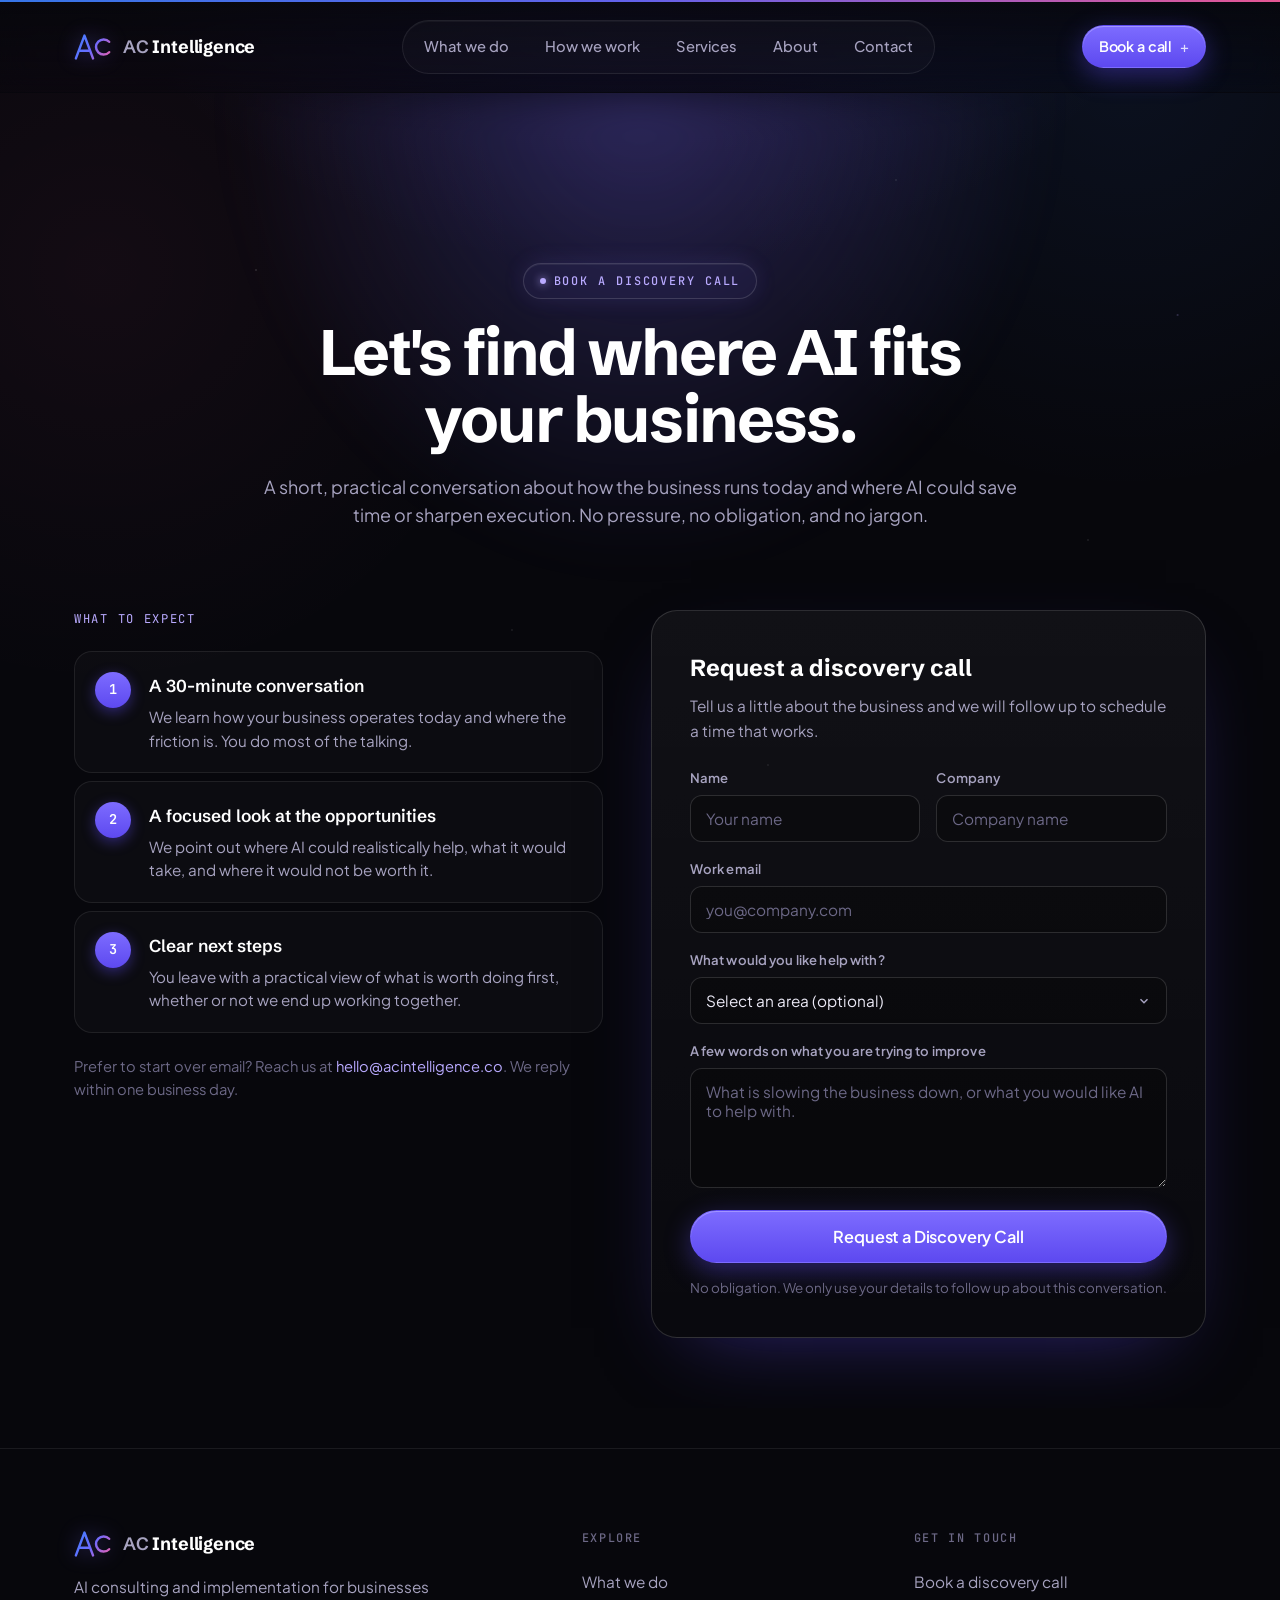
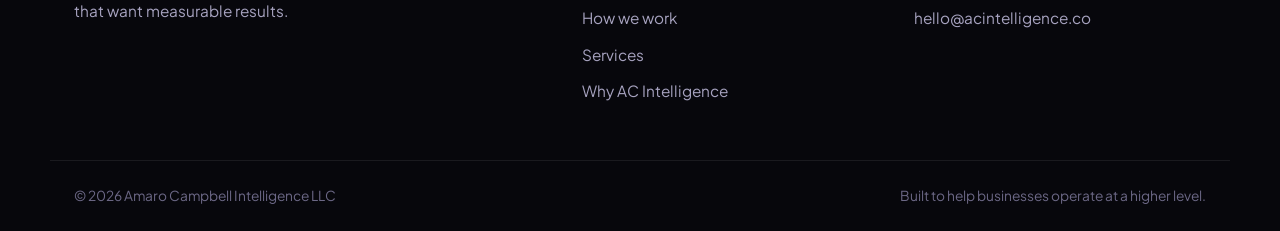
==== contact.html @ 758a6cf0 "Initialize 720tech from the Light design build Carry over the current static site (Light edition): l" ====
<!DOCTYPE html>
<html lang="en">
<head>
  <meta charset="UTF-8" />
  <meta name="viewport" content="width=device-width, initial-scale=1.0" />
  <title>Contact — AC Intelligence</title>
  <meta name="description" content="Book a discovery call with AC Intelligence. A short, practical conversation about where AI can save time and improve how your business runs." />
  <link rel="icon" href="assets/logomark.svg" type="image/svg+xml" />
  <link rel="preconnect" href="https://fonts.googleapis.com" />
  <link rel="preconnect" href="https://fonts.gstatic.com" crossorigin />
  <link rel="stylesheet" href="style.css" />
</head>
<body>
  <a class="skip-link" href="#contact-form">Skip to form</a>

  <!-- spectrum top bar -->
  <div class="spectrum-bar" aria-hidden="true"></div>

  <!-- ======================= NAV ======================= -->
  <header class="nav" id="nav">
    <div class="nav__inner">
      <a class="brand" href="index.html" aria-label="AC Intelligence home">
        <span class="brand__mark" aria-hidden="true">
          <svg width="40" height="28" viewBox="0 0 40 28" fill="none" xmlns="http://www.w3.org/2000/svg">
            <defs>
              <linearGradient id="navGrad" x1="0" y1="0" x2="40" y2="28" gradientUnits="userSpaceOnUse">
                <stop stop-color="#3b82ff"/><stop offset="0.5" stop-color="#6d6bff"/><stop offset="1" stop-color="#ff5fa2"/>
              </linearGradient>
            </defs>
            <path d="M2 26 L11 2 L20 26" stroke="url(#navGrad)" stroke-width="2.6" stroke-linecap="round" stroke-linejoin="round"/>
            <path d="M6.4 18 H15.6" stroke="url(#navGrad)" stroke-width="2.6" stroke-linecap="round"/>
            <path d="M37 8.5 A 8 8 0 1 0 37 19.5" stroke="url(#navGrad)" stroke-width="2.6" stroke-linecap="round" fill="none"/>
          </svg>
        </span>
        <span class="brand__word">Intelligence</span>
      </a>

      <nav class="nav__links" aria-label="Primary">
        <a href="index.html#what">What we do</a>
        <a href="index.html#work">How we work</a>
        <a href="index.html#services">Services</a>
        <a href="about.html">About</a>
        <a href="contact.html">Contact</a>
      </nav>

      <div class="nav__actions">
        <a class="btn btn--primary btn--sm" href="#contact-form">Book a call <span class="btn__plus" aria-hidden="true">+</span></a>
        <button class="nav__toggle" id="navToggle" aria-label="Open menu" aria-expanded="false" aria-controls="mobileMenu">
          <span></span><span></span><span></span>
        </button>
      </div>
    </div>

    <div class="mobile-menu" id="mobileMenu" hidden>
      <a href="index.html#what">What we do</a>
      <a href="index.html#work">How we work</a>
      <a href="index.html#services">Services</a>
      <a href="about.html">About</a>
      <a href="contact.html">Contact</a>
      <a class="btn btn--primary" href="#contact-form">Book a Discovery Call</a>
    </div>
  </header>

  <main id="main">
    <section class="contact">
      <div class="contact__glow" aria-hidden="true"></div>
      <div class="container contact__inner">

        <header class="contact__head">
          <p class="eyebrow eyebrow--spectrum reveal">Book a discovery call</p>
          <h1 class="contact__title reveal" data-delay="1">Let's find where AI fits your business.</h1>
          <p class="contact__lead reveal" data-delay="2">A short, practical conversation about how the business runs today and where AI could save time or sharpen execution. No pressure, no obligation, and no jargon.</p>
        </header>

        <div class="contact__grid">

          <!-- What to expect -->
          <div class="reveal">
            <p class="expect__label">What to expect</p>
            <ul class="expect__list">
              <li class="expect__item">
                <span class="expect__n" aria-hidden="true">1</span>
                <div>
                  <h3 class="expect__t">A 30-minute conversation</h3>
                  <p class="expect__d">We learn how your business operates today and where the friction is. You do most of the talking.</p>
                </div>
              </li>
              <li class="expect__item">
                <span class="expect__n" aria-hidden="true">2</span>
                <div>
                  <h3 class="expect__t">A focused look at the opportunities</h3>
                  <p class="expect__d">We point out where AI could realistically help, what it would take, and where it would not be worth it.</p>
                </div>
              </li>
              <li class="expect__item">
                <span class="expect__n" aria-hidden="true">3</span>
                <div>
                  <h3 class="expect__t">Clear next steps</h3>
                  <p class="expect__d">You leave with a practical view of what is worth doing first, whether or not we end up working together.</p>
                </div>
              </li>
            </ul>
            <p class="expect__direct">Prefer to start over email? Reach us at <a href="mailto:hello@acintelligence.co">hello@acintelligence.co</a>. We reply within one business day.</p>
          </div>

          <!-- Form -->
          <div class="form-card reveal" data-delay="1" id="contact-form">
            <h2 class="form-card__title">Request a discovery call</h2>
            <p class="form-card__sub">Tell us a little about the business and we will follow up to schedule a time that works.</p>
            <form action="mailto:hello@acintelligence.co" method="post" enctype="text/plain">
              <div class="field--row">
                <div class="field">
                  <label for="name">Name</label>
                  <input type="text" id="name" name="name" autocomplete="name" placeholder="Your name" required />
                </div>
                <div class="field">
                  <label for="company">Company</label>
                  <input type="text" id="company" name="company" autocomplete="organization" placeholder="Company name" />
                </div>
              </div>
              <div class="field">
                <label for="email">Work email</label>
                <input type="email" id="email" name="email" autocomplete="email" placeholder="you@company.com" required />
              </div>
              <div class="field">
                <label for="area">What would you like help with?</label>
                <select id="area" name="area">
                  <option value="">Select an area (optional)</option>
                  <option>AI strategy &amp; advisory</option>
                  <option>Automation systems</option>
                  <option>AI-powered website</option>
                  <option>Voice &amp; conversational AI</option>
                  <option>AI marketing systems</option>
                  <option>Custom implementation</option>
                  <option>Not sure yet</option>
                </select>
              </div>
              <div class="field">
                <label for="message">A few words on what you are trying to improve</label>
                <textarea id="message" name="message" placeholder="What is slowing the business down, or what you would like AI to help with."></textarea>
              </div>
              <div class="form-actions">
                <button type="submit" class="btn btn--primary btn--lg">Request a Discovery Call</button>
                <p class="form-note">No obligation. We only use your details to follow up about this conversation.</p>
              </div>
            </form>
          </div>

        </div>
      </div>
    </section>
  </main>

  <!-- ======================= FOOTER ======================= -->
  <footer class="footer">
    <div class="container">
      <div class="footer__inner">
        <div class="footer__brand">
          <a class="brand" href="index.html" aria-label="AC Intelligence home">
            <span class="brand__mark" aria-hidden="true">
              <svg width="40" height="28" viewBox="0 0 40 28" fill="none" xmlns="http://www.w3.org/2000/svg">
                <defs><linearGradient id="footGrad" x1="0" y1="0" x2="40" y2="28" gradientUnits="userSpaceOnUse"><stop stop-color="#3b82ff"/><stop offset="0.5" stop-color="#6d6bff"/><stop offset="1" stop-color="#ff5fa2"/></linearGradient></defs>
                <path d="M2 26 L11 2 L20 26" stroke="url(#footGrad)" stroke-width="2.6" stroke-linecap="round" stroke-linejoin="round"/>
                <path d="M6.4 18 H15.6" stroke="url(#footGrad)" stroke-width="2.6" stroke-linecap="round"/>
                <path d="M37 8.5 A 8 8 0 1 0 37 19.5" stroke="url(#footGrad)" stroke-width="2.6" stroke-linecap="round" fill="none"/>
              </svg>
            </span>
            <span class="brand__word">Intelligence</span>
          </a>
          <p class="footer__tagline">AI consulting and implementation for businesses that want measurable results.</p>
        </div>

        <div class="footer__col">
          <h4>Explore</h4>
          <a href="index.html#what">What we do</a>
          <a href="index.html#work">How we work</a>
          <a href="index.html#services">Services</a>
          <a href="index.html#why">Why AC Intelligence</a>
        </div>

        <div class="footer__col">
          <h4>Get in touch</h4>
          <a href="#contact-form">Book a discovery call</a>
          <a href="mailto:hello@acintelligence.co">hello@acintelligence.co</a>
        </div>
      </div>
    </div>
    <div class="footer__bar">
      <p>© 2026 Amaro Campbell Intelligence LLC</p>
      <p>Built to help businesses operate at a higher level.</p>
    </div>
  </footer>

  <script src="script.js"></script>
</body>
</html>
---- style.css ----
/* ============================================================
   AC Intelligence — "Cosmic Premium" design system
   Deep cosmic canvas · violet glow · clean grotesque type
   ============================================================ */

@import url('https://fonts.googleapis.com/css2?family=Schibsted+Grotesk:wght@500;600;700;800;900&family=Plus+Jakarta+Sans:wght@400;500;600;700&family=JetBrains+Mono:wght@400;500&display=swap');

/* ---------- tokens ---------- */
:root{
  --bg:        #07070c;
  --bg-2:      #0a0a13;
  --panel:     rgba(255,255,255,0.024);
  --panel-2:   rgba(255,255,255,0.045);
  --border:    rgba(255,255,255,0.08);
  --border-2:  rgba(255,255,255,0.14);

  --text:      #ECEAF6;
  --text-2:    #a7a3c0;
  --text-3:    #6c6886;

  --violet:    #8b7cff;
  --violet-2:  #6d5cff;
  --violet-3:  #b9aaff;
  --blue:      #3b82ff;
  --pink:      #ff5fa2;

  --glow:      rgba(124,108,255,0.45);
  --glow-soft: rgba(124,108,255,0.16);

  --spectrum:  linear-gradient(90deg,#3b82ff 0%,#6d6bff 50%,#ff5fa2 100%);

  --font-display:'Schibsted Grotesk','Plus Jakarta Sans',system-ui,sans-serif;
  --font-body:'Plus Jakarta Sans',system-ui,-apple-system,sans-serif;
  --font-mono:'JetBrains Mono',ui-monospace,monospace;

  --maxw: 1180px;
  --gutter: 24px;
  --radius: 18px;
  --radius-lg: 26px;

  --ease: cubic-bezier(.22,.61,.36,1);
}

/* ---------- reset ---------- */
*{box-sizing:border-box;margin:0;padding:0}
html{scroll-behavior:smooth;-webkit-text-size-adjust:100%}
body{
  font-family:var(--font-body);
  background:var(--bg);
  color:var(--text);
  line-height:1.6;
  font-size:16px;
  -webkit-font-smoothing:antialiased;
  text-rendering:optimizeLegibility;
  overflow-x:hidden;
}
img{max-width:100%;display:block}
a{color:inherit;text-decoration:none}
button{font-family:inherit;cursor:pointer}
::selection{background:rgba(124,108,255,.35);color:#fff}

/* cosmic atmosphere on the whole page */
body::before{
  content:"";position:fixed;inset:0;z-index:-2;
  background:
    radial-gradient(900px 600px at 50% -10%, rgba(109,92,255,.16), transparent 60%),
    radial-gradient(700px 700px at 88% 8%, rgba(59,130,255,.08), transparent 60%),
    radial-gradient(700px 700px at 8% 30%, rgba(255,95,162,.05), transparent 60%),
    var(--bg);
}
/* faint starfield */
body::after{
  content:"";position:fixed;inset:0;z-index:-1;pointer-events:none;opacity:.5;
  background-image:
    radial-gradient(1px 1px at 20% 30%, rgba(255,255,255,.7), transparent),
    radial-gradient(1px 1px at 70% 20%, rgba(255,255,255,.5), transparent),
    radial-gradient(1px 1px at 40% 70%, rgba(255,255,255,.45), transparent),
    radial-gradient(1px 1px at 85% 60%, rgba(255,255,255,.5), transparent),
    radial-gradient(1px 1px at 60% 85%, rgba(255,255,255,.4), transparent),
    radial-gradient(1px 1px at 12% 80%, rgba(255,255,255,.4), transparent),
    radial-gradient(1.5px 1.5px at 92% 35%, rgba(185,170,255,.6), transparent);
  background-repeat:no-repeat;
}

.container{max-width:var(--maxw);margin:0 auto;padding:0 var(--gutter)}

.skip-link{position:absolute;left:-999px;top:0;background:var(--violet-2);color:#fff;
  padding:10px 16px;border-radius:8px;z-index:200}
.skip-link:focus{left:12px;top:12px}

:focus-visible{outline:2px solid var(--violet-3);outline-offset:3px;border-radius:6px}

/* ---------- spectrum top hairline ---------- */
.spectrum-bar{height:2px;background:var(--spectrum);opacity:.9}

/* ============================================================
   NAV
   ============================================================ */
.nav{position:sticky;top:0;z-index:100;padding:18px 0;
  backdrop-filter:saturate(140%) blur(14px);
  background:linear-gradient(to bottom, rgba(7,7,12,.82), rgba(7,7,12,.35));
  border-bottom:1px solid transparent;transition:border-color .3s,background .3s}
.nav.is-scrolled{border-bottom-color:var(--border);background:rgba(7,7,12,.9)}
.nav__inner{max-width:var(--maxw);margin:0 auto;padding:0 var(--gutter);
  display:flex;align-items:center;justify-content:space-between;gap:18px}

.brand{display:inline-flex;align-items:center;gap:11px;font-family:var(--font-display);
  font-weight:700;font-size:1.12rem;letter-spacing:-.01em;color:#fff}
.brand__mark{display:inline-flex;align-items:center;justify-content:center;
  width:38px;height:30px;filter:drop-shadow(0 0 10px rgba(124,108,255,.45))}
.brand__word{position:relative;top:.5px}
.brand__word::before{content:"AC ";color:var(--text-2);font-weight:600}

.nav__links{display:flex;gap:6px;align-items:center;
  padding:6px;border:1px solid var(--border);border-radius:999px;
  background:var(--panel);box-shadow:inset 0 1px 0 rgba(255,255,255,.04)}
.nav__links a{font-size:.92rem;font-weight:500;color:var(--text-2);
  padding:8px 15px;border-radius:999px;transition:color .2s,background .2s}
.nav__links a:hover{color:#fff;background:rgba(255,255,255,.05)}

.nav__actions{display:flex;align-items:center;gap:12px}

/* ---------- buttons ---------- */
.btn{display:inline-flex;align-items:center;justify-content:center;gap:8px;
  font-family:var(--font-body);font-weight:600;font-size:.95rem;letter-spacing:-.01em;
  border-radius:999px;padding:11px 20px;border:1px solid transparent;
  transition:transform .2s var(--ease),box-shadow .25s,background .25s,border-color .25s;
  white-space:nowrap;cursor:pointer}
.btn--sm{padding:9px 16px;font-size:.9rem}
.btn--lg{padding:15px 28px;font-size:1.02rem}
.btn--primary{
  color:#fff;background:linear-gradient(180deg,#7d6cff,#5d49f0);
  box-shadow:0 8px 26px rgba(93,73,240,.4), inset 0 1px 0 rgba(255,255,255,.28);}
.btn--primary:hover{transform:translateY(-2px);
  box-shadow:0 14px 38px rgba(93,73,240,.55), inset 0 1px 0 rgba(255,255,255,.3)}
.btn--ghost{color:var(--text);background:var(--panel);border-color:var(--border-2)}
.btn--ghost:hover{background:var(--panel-2);border-color:var(--violet);transform:translateY(-2px)}
.btn__plus{font-weight:500;opacity:.8}

/* ---------- mobile menu ---------- */
.nav__toggle{display:none;flex-direction:column;gap:5px;width:42px;height:42px;
  align-items:center;justify-content:center;background:var(--panel);
  border:1px solid var(--border);border-radius:12px}
.nav__toggle span{width:18px;height:2px;background:var(--text);border-radius:2px;transition:.25s}
.nav__toggle[aria-expanded="true"] span:nth-child(1){transform:translateY(7px) rotate(45deg)}
.nav__toggle[aria-expanded="true"] span:nth-child(2){opacity:0}
.nav__toggle[aria-expanded="true"] span:nth-child(3){transform:translateY(-7px) rotate(-45deg)}
.mobile-menu{display:flex;flex-direction:column;gap:4px;padding:16px var(--gutter) 22px;
  border-top:1px solid var(--border);background:rgba(8,8,15,.97)}
.mobile-menu[hidden]{display:none}
.mobile-menu a{padding:13px 6px;color:var(--text-2);font-weight:500;border-radius:10px}
.mobile-menu a:hover{color:#fff;background:var(--panel)}
.mobile-menu .btn{margin-top:10px;justify-content:center}

/* ============================================================
   SHARED — eyebrow pills, section heads
   ============================================================ */
.eyebrow{font-family:var(--font-mono);font-size:.74rem;font-weight:500;
  letter-spacing:.16em;text-transform:uppercase;color:var(--text-2)}
.eyebrow--chip,.eyebrow--spectrum{
  display:inline-flex;align-items:center;gap:8px;
  padding:8px 16px;border-radius:999px;border:1px solid var(--border-2);
  background:rgba(124,108,255,.07);color:var(--violet-3);
  box-shadow:0 0 22px rgba(124,108,255,.14), inset 0 1px 0 rgba(255,255,255,.06)}
.eyebrow--chip::before,.eyebrow--spectrum::before{
  content:"";width:6px;height:6px;border-radius:50%;
  background:var(--violet-3);box-shadow:0 0 8px var(--violet-3)}
.eyebrow--spectrum a{color:inherit}

.section{padding:clamp(72px,11vw,140px) 0}
.section__head{max-width:680px;margin:0 auto clamp(40px,6vw,68px);text-align:center}
.section__head--wide{max-width:760px}
.section__head .eyebrow{margin-bottom:20px}
.section__title{font-family:var(--font-display);font-weight:700;
  font-size:clamp(1.9rem,4vw,3rem);line-height:1.07;letter-spacing:-.025em;color:#fff}
.section__body{margin-top:18px;color:var(--text-2);font-size:1.08rem;line-height:1.65}

/* gradient text helper */
.grad{background:var(--spectrum);-webkit-background-clip:text;background-clip:text;
  -webkit-text-fill-color:transparent;color:transparent}

/* ============================================================
   HERO
   ============================================================ */
.hero{position:relative;padding:clamp(90px,15vw,170px) 0 clamp(80px,10vw,120px);
  text-align:center;overflow:hidden}
.hero__glow{position:absolute;left:50%;top:clamp(40px,8vw,90px);transform:translateX(-50%);
  width:min(1100px,120vw);height:560px;pointer-events:none;z-index:0}
/* aurora arc */
.hero__glow::before{content:"";position:absolute;left:50%;top:0;transform:translateX(-50%);
  width:760px;height:760px;border-radius:50%;
  background:radial-gradient(circle at 50% 50%, rgba(124,108,255,.55), rgba(109,92,255,.2) 38%, transparent 62%);
  filter:blur(18px);
  -webkit-mask:radial-gradient(circle at 50% 50%, transparent 47%, #000 48%, #000 56%, transparent 57%);
          mask:radial-gradient(circle at 50% 50%, transparent 47%, #000 48%, #000 56%, transparent 57%);
  opacity:.9}
.hero__glow::after{content:"";position:absolute;left:50%;top:120px;transform:translateX(-50%);
  width:520px;height:280px;border-radius:50%;
  background:radial-gradient(ellipse at 50% 50%, rgba(180,150,255,.42), rgba(124,108,255,.12) 55%, transparent 72%);
  filter:blur(40px)}
.hero__inner{position:relative;z-index:2;max-width:880px;margin:0 auto;
  display:flex;flex-direction:column;align-items:center;gap:24px}
.hero__title{font-family:var(--font-display);font-weight:700;
  font-size:clamp(2.6rem,6.4vw,5rem);line-height:1.02;letter-spacing:-.035em;color:#fff;
  max-width:14ch}
.hero__title em{font-style:normal;background:var(--spectrum);-webkit-background-clip:text;
  background-clip:text;-webkit-text-fill-color:transparent}
.hero__body{color:var(--text-2);font-size:clamp(1.05rem,1.7vw,1.25rem);max-width:54ch;line-height:1.6}
.hero__cta{display:flex;gap:14px;flex-wrap:wrap;justify-content:center;margin-top:6px}

/* hero product preview — Reflect-style app mockup (decorative) */
.hero__app{position:relative;z-index:2;max-width:1020px;margin:clamp(50px,7vw,90px) auto 0;
  border:1px solid var(--border-2);border-radius:var(--radius-lg);overflow:hidden;
  background:linear-gradient(180deg, rgba(20,18,32,.92), rgba(11,10,20,.92));
  box-shadow:0 60px 140px -50px rgba(93,73,240,.65), 0 10px 40px rgba(0,0,0,.5), inset 0 1px 0 rgba(255,255,255,.08)}
.hero__app-bar{display:flex;align-items:center;gap:8px;padding:13px 16px;border-bottom:1px solid var(--border);background:rgba(255,255,255,.02)}
.hero__app-bar i{width:11px;height:11px;border-radius:50%;background:rgba(255,255,255,.14)}
.hero__app-url{margin-left:14px;flex:1;max-width:340px;height:24px;border-radius:7px;
  display:flex;align-items:center;padding:0 12px;gap:8px;
  background:rgba(0,0,0,.3);border:1px solid var(--border);
  font-family:var(--font-mono);font-size:.7rem;color:var(--text-3)}
.hero__app-body{display:grid;grid-template-columns:210px 1fr 196px;text-align:left;min-height:330px}
.hero__app-col{padding:20px;border-right:1px solid var(--border);min-width:0}
.hero__app-col:last-child{border-right:none}
.hero__app-search{display:flex;align-items:center;gap:9px;padding:9px 12px;border-radius:10px;
  border:1px solid var(--border);background:rgba(0,0,0,.25);color:var(--text-3);font-size:.82rem;margin-bottom:18px}
.hero__app-search svg{width:14px;height:14px;flex:none}
.hero__app-search kbd{margin-left:auto;font-family:var(--font-mono);font-size:.64rem;color:var(--text-3);
  border:1px solid var(--border);border-radius:5px;padding:1px 5px}
.hero__app-h{font-family:var(--font-mono);font-size:.66rem;letter-spacing:.13em;text-transform:uppercase;
  color:var(--text-3);margin:0 0 12px}
.appnav{display:flex;align-items:center;gap:10px;padding:8px 10px;border-radius:9px;color:var(--text-2);
  font-size:.86rem;font-weight:500;margin-bottom:3px}
.appnav svg{width:15px;height:15px;color:var(--faint,#7d8699);opacity:.8}
.appnav.is-active{background:rgba(124,108,255,.14);color:#fff}
.appnav.is-active svg{color:var(--violet-3);opacity:1}
.appnav .dot{width:8px;height:8px;border-radius:50%;flex:none}
.app-date{font-family:var(--font-display);font-weight:600;font-size:1.02rem;color:#fff;margin-bottom:14px}
.approw{display:flex;gap:11px;align-items:flex-start;padding:11px 12px;border-radius:10px;
  border:1px solid var(--border);background:rgba(255,255,255,.018);margin-bottom:9px}
.approw__tick{width:16px;height:16px;border-radius:5px;border:1px solid var(--border-2);flex:none;margin-top:2px;
  background:linear-gradient(135deg,rgba(124,108,255,.4),rgba(59,130,255,.2))}
.approw b{display:block;font-size:.84rem;color:#fff;font-weight:600;margin-bottom:2px}
.approw span{font-size:.76rem;color:var(--text-3)}
.approw .tag{margin-left:auto;font-family:var(--font-mono);font-size:.62rem;color:var(--violet-3);
  border:1px solid var(--border-2);border-radius:999px;padding:2px 8px;background:rgba(124,108,255,.08);white-space:nowrap}
.appfeed{display:flex;flex-direction:column;gap:14px}
.appfeed__item{display:flex;gap:10px;align-items:center}
.appfeed__ring{width:30px;height:30px;border-radius:50%;flex:none;border:1px solid var(--border-2);
  background:radial-gradient(circle at 50% 40%, rgba(124,108,255,.45), transparent 70%)}
.appfeed__item b{font-size:.78rem;color:#fff;font-weight:600;display:block}
.appfeed__item span{font-size:.7rem;color:var(--text-3)}
@media (max-width:760px){
  .hero__app-body{grid-template-columns:1fr}
  .hero__app-col{border-right:none;border-bottom:1px solid var(--border)}
  .hero__app-col:nth-child(3){display:none}
}

/* ============================================================
   CAPABILITIES — static grid (no marquee), restrained / monochrome
   ============================================================ */
.caps{padding:clamp(56px,8vw,96px) 0}
.caps__label{text-align:center;font-family:var(--font-mono);font-size:.76rem;
  letter-spacing:.14em;text-transform:uppercase;color:var(--text-3);margin-bottom:clamp(30px,4vw,46px)}
.caps__grid{display:grid;grid-template-columns:repeat(3,1fr);gap:1px;
  background:var(--border);border:1px solid var(--border);border-radius:var(--radius-lg);overflow:hidden}
.cap-card{padding:30px 28px;background:var(--bg-2);position:relative;
  transition:background .3s var(--ease);display:block}
.cap-card::after{content:"";position:absolute;left:0;right:0;top:0;height:1px;opacity:0;
  background:linear-gradient(90deg,transparent,var(--violet),transparent);transition:opacity .3s}
.cap-card:hover{background:rgba(124,108,255,.05)}
.cap-card:hover::after{opacity:1}
.cap-card__icon{display:inline-flex;width:40px;height:40px;align-items:center;justify-content:center;
  border-radius:11px;border:1px solid var(--border);color:var(--violet-3);
  background:rgba(124,108,255,.07);margin-bottom:18px;transition:border-color .3s}
.cap-card:hover .cap-card__icon{border-color:var(--border-2)}
.cap-card__icon svg{width:20px;height:20px}
.cap-card__title{display:flex;align-items:center;gap:8px;
  font-family:var(--font-display);font-weight:600;font-size:1.14rem;color:#fff;margin-bottom:9px}
.cap-card__arrow{margin-left:auto;color:var(--text-3);transition:transform .25s,color .25s;font-size:1.05rem}
.cap-card:hover .cap-card__arrow{transform:translateX(4px);color:var(--violet-3)}
.cap-card__text{color:var(--text-2);font-size:.93rem;line-height:1.58}

/* ============================================================
   FEATURE CARDS (What we do)
   ============================================================ */
.cards{display:grid;grid-template-columns:repeat(3,1fr);gap:22px}
.fcard{padding:28px;border:1px solid var(--border);border-radius:var(--radius-lg);
  background:var(--panel);transition:transform .3s var(--ease),border-color .3s,background .3s;position:relative;overflow:hidden}
.fcard::after{content:"";position:absolute;inset:0;opacity:0;transition:opacity .3s;
  background:radial-gradient(400px 200px at 50% 0%, var(--glow-soft), transparent 70%)}
.fcard:hover{transform:translateY(-6px);border-color:var(--border-2);background:var(--panel-2)}
.fcard:hover::after{opacity:1}
.fcard__art{position:relative;height:150px;border-radius:14px;overflow:hidden;margin-bottom:22px;
  border:1px solid var(--border);
  background:
    radial-gradient(120px 120px at 30% 30%, rgba(124,108,255,.4), transparent 70%),
    radial-gradient(120px 120px at 75% 70%, rgba(59,130,255,.3), transparent 70%),
    linear-gradient(135deg,#13111f,#0c0b16)}
.fcard__num{position:absolute;top:14px;left:16px;font-family:var(--font-mono);
  font-size:.8rem;color:var(--violet-3);letter-spacing:.1em;z-index:2}
.fcard__glyph{position:absolute;inset:0;display:flex;align-items:center;justify-content:center;color:#fff;opacity:.92}
.fcard__glyph svg{width:54px;height:54px;filter:drop-shadow(0 0 14px rgba(124,108,255,.6))}
.fcard__title{font-family:var(--font-display);font-weight:600;font-size:1.3rem;color:#fff;margin-bottom:10px;position:relative}
.fcard__text{color:var(--text-2);font-size:.98rem;line-height:1.6;position:relative}

/* ============================================================
   BAND (How we work)
   ============================================================ */
.band{position:relative;border:1px solid var(--border);border-radius:var(--radius-lg);
  padding:clamp(36px,6vw,68px);overflow:hidden;
  background:linear-gradient(180deg, rgba(124,108,255,.07), rgba(255,255,255,.01))}
.band::before{content:"";position:absolute;width:520px;height:520px;right:-160px;top:-180px;
  border-radius:50%;background:radial-gradient(circle,rgba(124,108,255,.3),transparent 65%);filter:blur(30px)}
.band__inner{position:relative;max-width:660px}
.band .eyebrow{margin-bottom:18px;display:inline-flex}
.band__title{font-family:var(--font-display);font-weight:700;font-size:clamp(1.7rem,3.4vw,2.6rem);
  line-height:1.1;letter-spacing:-.025em;color:#fff}
.band__sub{margin-top:18px;color:var(--text-2);font-size:1.06rem;line-height:1.65}
.band__bullets{list-style:none;display:flex;flex-wrap:wrap;gap:14px 26px;margin-top:26px}
.band__bullets li{display:flex;align-items:center;gap:10px;font-weight:500;color:var(--text)}
.band__bullets .mk{width:9px;height:9px;border-radius:50%;background:var(--spectrum);box-shadow:0 0 10px var(--glow)}
.band__avatars{display:flex;margin-top:30px}
.band__avatars .avatar{width:42px;height:42px;border-radius:50%;display:flex;align-items:center;justify-content:center;
  font-family:var(--font-mono);font-size:.62rem;color:#fff;font-weight:600;
  border:2px solid var(--bg);margin-left:-12px;box-shadow:0 2px 10px rgba(0,0,0,.5)}
.band__avatars .avatar:first-child{margin-left:0}

/* ============================================================
   SERVICES rows
   ============================================================ */
.services{display:flex;flex-direction:column;border-top:1px solid var(--border)}
.srow{display:grid;grid-template-columns:auto 1fr auto;gap:8px 28px;align-items:center;
  padding:30px 18px;border-bottom:1px solid var(--border);position:relative;
  transition:background .3s,padding-left .3s var(--ease)}
.srow::before{content:"";position:absolute;left:0;top:0;bottom:0;width:2px;background:var(--spectrum);
  transform:scaleY(0);transform-origin:top;transition:transform .35s var(--ease)}
.srow:hover{background:var(--panel);padding-left:30px}
.srow:hover::before{transform:scaleY(1)}
.srow__num{font-family:var(--font-mono);font-size:.85rem;color:var(--text-3);align-self:start;padding-top:5px}
.srow__title{font-family:var(--font-display);font-weight:600;font-size:clamp(1.2rem,2.2vw,1.55rem);color:#fff}
.srow__body{grid-column:2;color:var(--text-2);font-size:.98rem;line-height:1.55;margin-top:4px;max-width:60ch}
.srow__go{font-size:1.3rem;color:var(--text-3);transition:color .25s,transform .25s var(--ease)}
.srow:hover .srow__go{color:var(--violet-3);transform:translateX(6px)}

/* ============================================================
   OUTCOMES grid + WHY grid
   ============================================================ */
.outcomes-grid{display:grid;grid-template-columns:repeat(3,1fr);gap:20px}
/* exactly-4-card grids (service "what this covers") -> balanced 2x2 */
.outcomes-grid:has(> .ocard:nth-child(4):last-child){grid-template-columns:repeat(2,1fr);max-width:880px;margin:0 auto}
.ocard{padding:28px;border:1px solid var(--border);border-radius:var(--radius);background:var(--panel);
  transition:transform .3s var(--ease),border-color .3s,background .3s}
.ocard:hover{transform:translateY(-5px);border-color:var(--border-2);background:var(--panel-2)}
.ocard__mark{display:block;width:34px;height:34px;border-radius:10px;margin-bottom:18px;
  background:linear-gradient(135deg,rgba(124,108,255,.25),rgba(59,130,255,.12));
  border:1px solid var(--border-2);position:relative}
.ocard__mark::after{content:"";position:absolute;inset:0;margin:auto;width:11px;height:11px;border-radius:50%;
  background:var(--spectrum);box-shadow:0 0 12px var(--glow)}
.ocard__title{font-family:var(--font-display);font-weight:600;font-size:1.16rem;color:#fff;margin-bottom:9px;line-height:1.3}
.ocard__body{color:var(--text-2);font-size:.95rem;line-height:1.6}

.why-grid{display:grid;grid-template-columns:repeat(3,1fr);gap:26px}
.why-col{padding:28px;border-radius:var(--radius);border:1px solid transparent;
  border-top:1px solid var(--border-2);background:linear-gradient(180deg,var(--panel),transparent);transition:border-color .3s}
.why-col:hover{border-color:var(--border)}
.why-col__title{font-family:var(--font-display);font-weight:600;font-size:1.25rem;color:#fff;margin-bottom:10px}
.why-col__body{color:var(--text-2);font-size:.98rem;line-height:1.62}

/* ============================================================
   FINAL CTA
   ============================================================ */
.cta-final{position:relative;padding:clamp(80px,12vw,150px) 0;text-align:center;overflow:hidden}
.cta-final::before{content:"";position:absolute;left:50%;bottom:-340px;transform:translateX(-50%);
  width:680px;height:680px;border-radius:50%;
  background:radial-gradient(circle,rgba(124,108,255,.42),rgba(109,92,255,.12) 45%,transparent 68%);
  filter:blur(20px);pointer-events:none}
.cta-final .container{position:relative;z-index:2;max-width:760px}
.cta-final__title{font-family:var(--font-display);font-weight:700;font-size:clamp(2.1rem,5vw,3.6rem);
  line-height:1.05;letter-spacing:-.03em;color:#fff}
.cta-final__body{margin:20px auto 0;color:var(--text-2);font-size:1.12rem;max-width:54ch}
.cta-final__steps{list-style:none;display:flex;flex-wrap:wrap;gap:14px;justify-content:center;margin:30px 0}
.cta-final__steps li{display:flex;align-items:center;gap:10px;color:var(--text);font-weight:500;font-size:.95rem;
  padding:10px 18px;border:1px solid var(--border);border-radius:999px;background:var(--panel)}
.cta-final__step-n{display:inline-flex;width:22px;height:22px;align-items:center;justify-content:center;
  border-radius:50%;background:var(--spectrum);color:#fff;font-family:var(--font-mono);font-size:.72rem;font-weight:600}
.cta-final__actions{margin-top:26px;display:flex;flex-direction:column;align-items:center;gap:14px}
.cta-final__note{color:var(--text-3);font-size:.92rem}
.cta-final__note a{color:var(--violet-3)}
.cta-final__signature{margin-top:30px;color:var(--text-3);font-size:.92rem}
.cta-final__signature strong{color:var(--text)}
.cta-final__signature a{color:var(--violet-3)}

/* ============================================================
   CONTACT / PAGE HERO (shared by inner pages)
   ============================================================ */
.contact{position:relative;padding:clamp(110px,14vw,170px) 0 clamp(40px,6vw,70px);overflow:hidden}
.contact__glow{position:absolute;left:50%;top:0;transform:translateX(-50%);
  width:900px;height:520px;pointer-events:none;
  background:radial-gradient(ellipse at 50% 0%, rgba(124,108,255,.28), transparent 65%);filter:blur(20px)}
.contact__inner{position:relative;z-index:2}
.contact__head{max-width:760px;margin:0 auto;text-align:center}
.contact__head .eyebrow{margin-bottom:20px;display:inline-flex}
.contact__title{font-family:var(--font-display);font-weight:700;font-size:clamp(2.3rem,5.4vw,4rem);
  line-height:1.04;letter-spacing:-.03em;color:#fff}
.contact__lead{margin:20px auto 0;color:var(--text-2);font-size:1.12rem;max-width:58ch;line-height:1.6}
.page-hero__cta{margin-top:30px;display:flex;gap:14px;justify-content:center;flex-wrap:wrap}

.contact__grid{display:grid;grid-template-columns:1fr 1.05fr;gap:48px;margin-top:clamp(48px,7vw,80px);
  text-align:left;align-items:start}

.expect__label{font-family:var(--font-mono);font-size:.76rem;letter-spacing:.14em;text-transform:uppercase;
  color:var(--violet-3);margin-bottom:22px}
.expect__list{list-style:none;display:flex;flex-direction:column;gap:8px}
.expect__item{display:flex;gap:18px;padding:20px;border:1px solid var(--border);border-radius:var(--radius);
  background:var(--panel);transition:border-color .3s,background .3s}
.expect__item:hover{border-color:var(--border-2);background:var(--panel-2)}
.expect__n{flex:0 0 36px;height:36px;display:flex;align-items:center;justify-content:center;border-radius:50%;
  background:linear-gradient(180deg,#7d6cff,#5d49f0);color:#fff;font-family:var(--font-mono);font-weight:600;font-size:.85rem;
  box-shadow:0 4px 14px rgba(93,73,240,.45)}
.expect__t{font-family:var(--font-display);font-weight:600;font-size:1.08rem;color:#fff;margin-bottom:5px}
.expect__d{color:var(--text-2);font-size:.95rem;line-height:1.55}
.expect__direct{margin-top:22px;color:var(--text-3);font-size:.92rem}
.expect__direct a{color:var(--violet-3)}

/* form */
.form-card{padding:clamp(26px,4vw,38px);border:1px solid var(--border-2);border-radius:var(--radius-lg);
  background:linear-gradient(180deg, rgba(255,255,255,.045), rgba(255,255,255,.012));
  box-shadow:0 30px 80px -40px rgba(93,73,240,.5)}
.form-card__title{font-family:var(--font-display);font-weight:700;font-size:1.45rem;color:#fff;margin-bottom:8px}
.form-card__sub{color:var(--text-2);font-size:.96rem;margin-bottom:24px}
.field{display:flex;flex-direction:column;gap:7px;margin-bottom:16px}
.field--row{display:grid;grid-template-columns:1fr 1fr;gap:16px}
.field label{font-size:.82rem;font-weight:600;color:var(--text-2);letter-spacing:.01em}
.field input,.field select,.field textarea{
  font-family:inherit;font-size:.96rem;color:var(--text);background:rgba(0,0,0,.25);
  border:1px solid var(--border-2);border-radius:12px;padding:13px 15px;transition:border-color .25s,box-shadow .25s}
.field textarea{min-height:120px;resize:vertical}
.field input::placeholder,.field textarea::placeholder{color:var(--text-3)}
.field input:focus,.field select:focus,.field textarea:focus{
  outline:none;border-color:var(--violet);box-shadow:0 0 0 3px rgba(124,108,255,.18)}
.field select{appearance:none;
  background-image:url("data:image/svg+xml,%3Csvg xmlns='http://www.w3.org/2000/svg' width='14' height='14' viewBox='0 0 24 24' fill='none' stroke='%23a7a3c0' stroke-width='2.5'%3E%3Cpath d='M6 9l6 6 6-6'/%3E%3C/svg%3E");
  background-repeat:no-repeat;background-position:right 15px center;padding-right:42px}
.form-actions{margin-top:22px}
.form-actions .btn{width:100%}
.form-note{margin-top:14px;color:var(--text-3);font-size:.84rem;text-align:center}

/* ============================================================
   FOUNDERS (about)
   ============================================================ */
.founders-grid{display:grid;grid-template-columns:1fr 1fr;gap:22px}
.founder{padding:30px;border:1px solid var(--border);border-radius:var(--radius-lg);background:var(--panel);
  transition:transform .3s var(--ease),border-color .3s,background .3s}
.founder:hover{transform:translateY(-5px);border-color:var(--border-2);background:var(--panel-2)}
.founder__head{display:flex;align-items:center;gap:16px;margin-bottom:18px}
.founder__mark{width:54px;height:54px;border-radius:14px;display:flex;align-items:center;justify-content:center;
  font-family:var(--font-display);font-weight:700;font-size:1.15rem;color:#fff;
  background:linear-gradient(135deg,#3b82ff,#6d6bff 55%,#ff5fa2);box-shadow:0 0 24px rgba(124,108,255,.4)}
.founder__name{font-family:var(--font-display);font-weight:700;font-size:1.3rem;color:#fff}
.founder__role{font-family:var(--font-mono);font-size:.78rem;letter-spacing:.08em;color:var(--violet-3);text-transform:uppercase}
.founder__bio{color:var(--text-2);font-size:.98rem;line-height:1.65}
.founders__close{max-width:760px;margin:clamp(34px,5vw,52px) auto 0;text-align:center;
  color:var(--text-2);font-size:1.08rem;line-height:1.65}

/* ============================================================
   FEATURE LIST (service pages — problems it solves)
   ============================================================ */
.feature__list{list-style:none;margin:0 auto;display:flex;flex-direction:column;gap:14px}
.feature__list li{display:flex;align-items:center;gap:14px;padding:18px 22px;
  border:1px solid var(--border);border-radius:var(--radius);background:var(--panel);
  color:var(--text);font-size:1.02rem;transition:border-color .3s,background .3s}
.feature__list li:hover{border-color:var(--border-2);background:var(--panel-2)}
.feature__list .tick{flex:0 0 26px;height:26px;display:flex;align-items:center;justify-content:center;border-radius:50%;
  background:rgba(124,108,255,.16);color:var(--violet-3);font-size:.8rem;font-weight:700;border:1px solid var(--border-2)}

/* ============================================================
   FOOTER
   ============================================================ */
.footer{border-top:1px solid var(--border);padding:clamp(54px,7vw,80px) 0 0;margin-top:40px;position:relative}
.footer__inner{display:grid;grid-template-columns:1.6fr 1fr 1fr;gap:40px;padding-bottom:50px}
.footer__brand .brand{margin-bottom:16px}
.footer__tagline{color:var(--text-2);font-size:.96rem;max-width:34ch;line-height:1.6}
.footer__col h4{font-family:var(--font-mono);font-size:.74rem;letter-spacing:.14em;text-transform:uppercase;
  color:var(--text-3);margin-bottom:16px;font-weight:500}
.footer__col a{display:block;color:var(--text-2);font-size:.96rem;padding:6px 0;transition:color .2s}
.footer__col a:hover{color:#fff}
.footer__bar{border-top:1px solid var(--border);padding:24px 0;
  display:flex;justify-content:space-between;gap:16px;flex-wrap:wrap;
  color:var(--text-3);font-size:.86rem;max-width:var(--maxw);margin:0 auto;padding-left:var(--gutter);padding-right:var(--gutter)}

/* ============================================================
   REVEAL animation
   ============================================================ */
.reveal{opacity:0;transform:translateY(22px);transition:opacity .7s var(--ease),transform .7s var(--ease)}
.reveal.is-in{opacity:1;transform:none}
.reveal[data-delay="1"]{transition-delay:.09s}
.reveal[data-delay="2"]{transition-delay:.18s}
.reveal[data-delay="3"]{transition-delay:.27s}

/* ============================================================
   RESPONSIVE
   ============================================================ */
@media (max-width:980px){
  .cards,.outcomes-grid,.why-grid,.caps__grid{grid-template-columns:1fr 1fr}
  .contact__grid{grid-template-columns:1fr;gap:40px}
  .footer__inner{grid-template-columns:1fr 1fr}
  .footer__brand{grid-column:1/-1}
  .hero__preview-body{grid-template-columns:1fr}
}
@media (max-width:760px){
  .nav__links{display:none}
  .nav__toggle{display:flex}
  .nav__actions .btn--sm{display:none}
  .cards,.outcomes-grid,.why-grid,.founders-grid,.field--row,.caps__grid{grid-template-columns:1fr}
  .srow{grid-template-columns:auto 1fr;gap:6px 18px}
  .srow__go{display:none}
  .srow__body{grid-column:1/-1}
  .footer__inner{grid-template-columns:1fr}
}
@media (prefers-reduced-motion:reduce){
  *{animation-duration:.001ms!important;animation-iteration-count:1!important;transition-duration:.001ms!important;scroll-behavior:auto!important}
  .reveal{opacity:1;transform:none}
  .rail__track{animation:none}
}
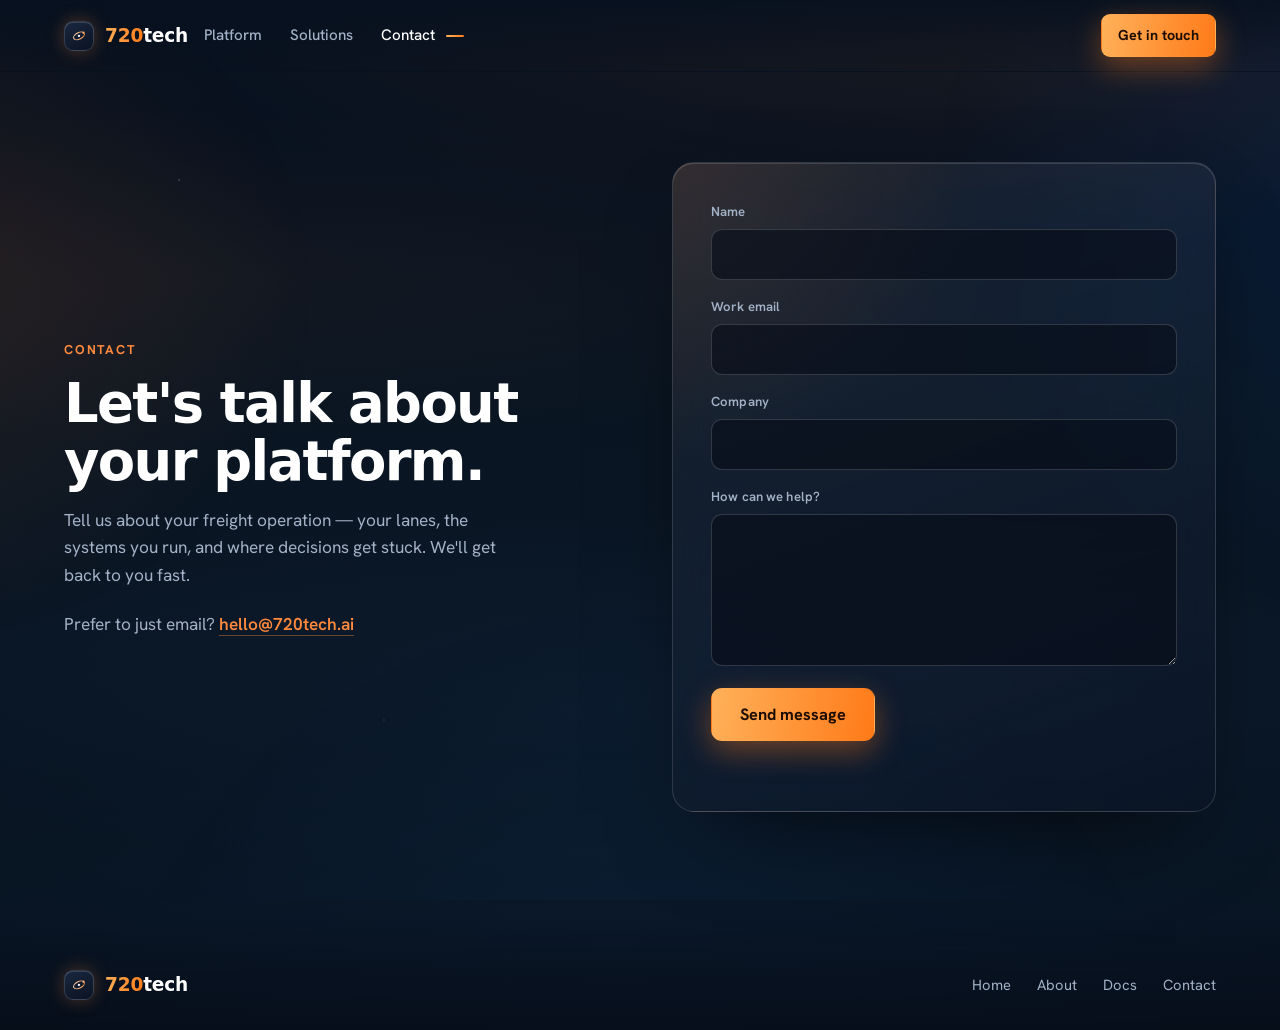
==== commit 6bfe8b94: "Add contact pipeline (Let's talk -> contact.html -> email hello@720tech.ai); remove login/trial; pur" ====
--- a/contact.html
+++ b/contact.html
@@ -3,194 +3,128 @@
 <head>
   <meta charset="UTF-8" />
   <meta name="viewport" content="width=device-width, initial-scale=1.0" />
-  <title>Contact — AC Intelligence</title>
-  <meta name="description" content="Book a discovery call with AC Intelligence. A short, practical conversation about where AI can save time and improve how your business runs." />
+  <title>Contact | 720tech</title>
+  <meta name="description" content="Talk to 720tech about your freight operation. Tell us about your lanes, systems, and where decisions get stuck — we'll get back to you fast." />
+  <meta name="robots" content="index, follow" />
+  <link rel="canonical" href="https://www.720tech.ai/contact.html" />
+  <meta property="og:type" content="website" />
+  <meta property="og:site_name" content="720tech" />
+  <meta property="og:title" content="Contact | 720tech" />
+  <meta property="og:description" content="Talk to 720tech about your freight operation — we'll get back to you fast." />
+  <meta property="og:url" content="https://www.720tech.ai/contact.html" />
+  <meta property="og:image" content="https://www.720tech.ai/assets/light/globe-hd.jpg" />
   <link rel="icon" href="assets/logomark.svg" type="image/svg+xml" />
   <link rel="preconnect" href="https://fonts.googleapis.com" />
-  <link rel="preconnect" href="https://fonts.gstatic.com" crossorigin />
-  <link rel="stylesheet" href="style.css" />
+  <link rel="preconnect" href="https://api.fontshare.com" crossorigin />
+  <link rel="stylesheet" href="site.css" />
 </head>
 <body>
-  <a class="skip-link" href="#contact-form">Skip to form</a>
-
-  <!-- spectrum top bar -->
-  <div class="spectrum-bar" aria-hidden="true"></div>
+  <a class="skip" href="#main">Skip to content</a>
 
   <!-- ======================= NAV ======================= -->
   <header class="nav" id="nav">
-    <div class="nav__inner">
-      <a class="brand" href="index.html" aria-label="AC Intelligence home">
-        <span class="brand__mark" aria-hidden="true">
-          <svg width="40" height="28" viewBox="0 0 40 28" fill="none" xmlns="http://www.w3.org/2000/svg">
-            <defs>
-              <linearGradient id="navGrad" x1="0" y1="0" x2="40" y2="28" gradientUnits="userSpaceOnUse">
-                <stop stop-color="#3b82ff"/><stop offset="0.5" stop-color="#6d6bff"/><stop offset="1" stop-color="#ff5fa2"/>
-              </linearGradient>
-            </defs>
-            <path d="M2 26 L11 2 L20 26" stroke="url(#navGrad)" stroke-width="2.6" stroke-linecap="round" stroke-linejoin="round"/>
-            <path d="M6.4 18 H15.6" stroke="url(#navGrad)" stroke-width="2.6" stroke-linecap="round"/>
-            <path d="M37 8.5 A 8 8 0 1 0 37 19.5" stroke="url(#navGrad)" stroke-width="2.6" stroke-linecap="round" fill="none"/>
-          </svg>
-        </span>
-        <span class="brand__word">Intelligence</span>
+    <div class="wrap nav-inner">
+      <a class="brand" href="index.html" aria-label="720tech home">
+        <span class="brand-mark" aria-hidden="true"><svg viewBox="0 0 40 40" fill="none"><defs><linearGradient id="lgm" x1="7" y1="8" x2="33" y2="32" gradientUnits="userSpaceOnUse"><stop stop-color="#ffe1bd"/><stop offset="1" stop-color="#ff8a3d"/></linearGradient></defs><ellipse cx="20" cy="20" rx="13" ry="7.2" transform="rotate(-27 20 20)" stroke="url(#lgm)" stroke-width="2.3"/><circle cx="20" cy="20" r="2.6" fill="#fff"/><circle cx="30" cy="12.6" r="2.5" fill="url(#lgm)"/></svg></span>
+        <span><span class="b720">720</span>tech</span>
       </a>
-
-      <nav class="nav__links" aria-label="Primary">
-        <a href="index.html#what">What we do</a>
-        <a href="index.html#work">How we work</a>
-        <a href="index.html#services">Services</a>
-        <a href="about.html">About</a>
-        <a href="contact.html">Contact</a>
+      <nav class="nav-links" aria-label="Primary">
+        <a href="index.html#what">Platform</a>
+        <a href="index.html#build">Solutions</a>
+        <a class="cur" href="contact.html">Contact</a>
       </nav>
-
-      <div class="nav__actions">
-        <a class="btn btn--primary btn--sm" href="#contact-form">Book a call <span class="btn__plus" aria-hidden="true">+</span></a>
-        <button class="nav__toggle" id="navToggle" aria-label="Open menu" aria-expanded="false" aria-controls="mobileMenu">
-          <span></span><span></span><span></span>
-        </button>
+      <div class="nav-right">
+        <a class="btn btn-orange" href="contact.html">Get in touch</a>
+        <button class="menu-btn" id="menuBtn" aria-label="Open menu" aria-expanded="false" aria-controls="mobile"><span></span><span></span><span></span></button>
       </div>
     </div>
-
-    <div class="mobile-menu" id="mobileMenu" hidden>
-      <a href="index.html#what">What we do</a>
-      <a href="index.html#work">How we work</a>
-      <a href="index.html#services">Services</a>
-      <a href="about.html">About</a>
-      <a href="contact.html">Contact</a>
-      <a class="btn btn--primary" href="#contact-form">Book a Discovery Call</a>
-    </div>
   </header>
+  <div class="mobile" id="mobile" hidden>
+    <a href="index.html#what">Platform</a>
+    <a href="index.html#build">Solutions</a>
+    <a href="contact.html">Contact</a>
+    <a class="btn btn-orange" href="contact.html">Get in touch</a>
+  </div>
 
   <main id="main">
-    <section class="contact">
-      <div class="contact__glow" aria-hidden="true"></div>
-      <div class="container contact__inner">
+    <section class="contact-sec">
+      <div class="wrap contact-grid">
+        <div class="contact-intro reveal">
+          <span class="kick">Contact</span>
+          <h1>Let's talk about your platform.</h1>
+          <p>Tell us about your freight operation — your lanes, the systems you run, and where decisions get stuck. We'll get back to you fast.</p>
+          <p class="contact-direct">Prefer to just email? <a href="mailto:hello@720tech.ai">hello@720tech.ai</a></p>
+        </div>
 
-        <header class="contact__head">
-          <p class="eyebrow eyebrow--spectrum reveal">Book a discovery call</p>
-          <h1 class="contact__title reveal" data-delay="1">Let's find where AI fits your business.</h1>
-          <p class="contact__lead reveal" data-delay="2">A short, practical conversation about how the business runs today and where AI could save time or sharpen execution. No pressure, no obligation, and no jargon.</p>
-        </header>
-
-        <div class="contact__grid">
-
-          <!-- What to expect -->
-          <div class="reveal">
-            <p class="expect__label">What to expect</p>
-            <ul class="expect__list">
-              <li class="expect__item">
-                <span class="expect__n" aria-hidden="true">1</span>
-                <div>
-                  <h3 class="expect__t">A 30-minute conversation</h3>
-                  <p class="expect__d">We learn how your business operates today and where the friction is. You do most of the talking.</p>
-                </div>
-              </li>
-              <li class="expect__item">
-                <span class="expect__n" aria-hidden="true">2</span>
-                <div>
-                  <h3 class="expect__t">A focused look at the opportunities</h3>
-                  <p class="expect__d">We point out where AI could realistically help, what it would take, and where it would not be worth it.</p>
-                </div>
-              </li>
-              <li class="expect__item">
-                <span class="expect__n" aria-hidden="true">3</span>
-                <div>
-                  <h3 class="expect__t">Clear next steps</h3>
-                  <p class="expect__d">You leave with a practical view of what is worth doing first, whether or not we end up working together.</p>
-                </div>
-              </li>
-            </ul>
-            <p class="expect__direct">Prefer to start over email? Reach us at <a href="mailto:hello@acintelligence.co">hello@acintelligence.co</a>. We reply within one business day.</p>
+        <form class="cform reveal" data-d="1" id="contactForm" novalidate>
+          <div class="cfield">
+            <label for="cf-name">Name</label>
+            <input id="cf-name" name="name" type="text" autocomplete="name" required />
           </div>
-
-          <!-- Form -->
-          <div class="form-card reveal" data-delay="1" id="contact-form">
-            <h2 class="form-card__title">Request a discovery call</h2>
-            <p class="form-card__sub">Tell us a little about the business and we will follow up to schedule a time that works.</p>
-            <form action="mailto:hello@acintelligence.co" method="post" enctype="text/plain">
-              <div class="field--row">
-                <div class="field">
-                  <label for="name">Name</label>
-                  <input type="text" id="name" name="name" autocomplete="name" placeholder="Your name" required />
-                </div>
-                <div class="field">
-                  <label for="company">Company</label>
-                  <input type="text" id="company" name="company" autocomplete="organization" placeholder="Company name" />
-                </div>
-              </div>
-              <div class="field">
-                <label for="email">Work email</label>
-                <input type="email" id="email" name="email" autocomplete="email" placeholder="you@company.com" required />
-              </div>
-              <div class="field">
-                <label for="area">What would you like help with?</label>
-                <select id="area" name="area">
-                  <option value="">Select an area (optional)</option>
-                  <option>AI strategy &amp; advisory</option>
-                  <option>Automation systems</option>
-                  <option>AI-powered website</option>
-                  <option>Voice &amp; conversational AI</option>
-                  <option>AI marketing systems</option>
-                  <option>Custom implementation</option>
-                  <option>Not sure yet</option>
-                </select>
-              </div>
-              <div class="field">
-                <label for="message">A few words on what you are trying to improve</label>
-                <textarea id="message" name="message" placeholder="What is slowing the business down, or what you would like AI to help with."></textarea>
-              </div>
-              <div class="form-actions">
-                <button type="submit" class="btn btn--primary btn--lg">Request a Discovery Call</button>
-                <p class="form-note">No obligation. We only use your details to follow up about this conversation.</p>
-              </div>
-            </form>
+          <div class="cfield">
+            <label for="cf-email">Work email</label>
+            <input id="cf-email" name="email" type="email" autocomplete="email" required />
           </div>
-
-        </div>
+          <div class="cfield">
+            <label for="cf-company">Company</label>
+            <input id="cf-company" name="company" type="text" autocomplete="organization" />
+          </div>
+          <div class="cfield">
+            <label for="cf-msg">How can we help?</label>
+            <textarea id="cf-msg" name="message" rows="5" required></textarea>
+          </div>
+          <button class="btn btn-orange btn-lg" type="submit">Send message</button>
+          <p class="cform-note" id="cformNote" role="status" aria-live="polite"></p>
+        </form>
       </div>
     </section>
   </main>
 
   <!-- ======================= FOOTER ======================= -->
-  <footer class="footer">
-    <div class="container">
-      <div class="footer__inner">
-        <div class="footer__brand">
-          <a class="brand" href="index.html" aria-label="AC Intelligence home">
-            <span class="brand__mark" aria-hidden="true">
-              <svg width="40" height="28" viewBox="0 0 40 28" fill="none" xmlns="http://www.w3.org/2000/svg">
-                <defs><linearGradient id="footGrad" x1="0" y1="0" x2="40" y2="28" gradientUnits="userSpaceOnUse"><stop stop-color="#3b82ff"/><stop offset="0.5" stop-color="#6d6bff"/><stop offset="1" stop-color="#ff5fa2"/></linearGradient></defs>
-                <path d="M2 26 L11 2 L20 26" stroke="url(#footGrad)" stroke-width="2.6" stroke-linecap="round" stroke-linejoin="round"/>
-                <path d="M6.4 18 H15.6" stroke="url(#footGrad)" stroke-width="2.6" stroke-linecap="round"/>
-                <path d="M37 8.5 A 8 8 0 1 0 37 19.5" stroke="url(#footGrad)" stroke-width="2.6" stroke-linecap="round" fill="none"/>
-              </svg>
-            </span>
-            <span class="brand__word">Intelligence</span>
-          </a>
-          <p class="footer__tagline">AI consulting and implementation for businesses that want measurable results.</p>
-        </div>
-
-        <div class="footer__col">
-          <h4>Explore</h4>
-          <a href="index.html#what">What we do</a>
-          <a href="index.html#work">How we work</a>
-          <a href="index.html#services">Services</a>
-          <a href="index.html#why">Why AC Intelligence</a>
-        </div>
-
-        <div class="footer__col">
-          <h4>Get in touch</h4>
-          <a href="#contact-form">Book a discovery call</a>
-          <a href="mailto:hello@acintelligence.co">hello@acintelligence.co</a>
-        </div>
-      </div>
-    </div>
-    <div class="footer__bar">
-      <p>© 2026 Amaro Campbell Intelligence LLC</p>
-      <p>Built to help businesses operate at a higher level.</p>
+  <footer class="foot">
+    <div class="wrap foot-inner">
+      <a class="brand" href="index.html" aria-label="720tech home">
+        <span class="brand-mark" aria-hidden="true"><svg viewBox="0 0 40 40" fill="none"><defs><linearGradient id="lgmf" x1="7" y1="8" x2="33" y2="32" gradientUnits="userSpaceOnUse"><stop stop-color="#ffe1bd"/><stop offset="1" stop-color="#ff8a3d"/></linearGradient></defs><ellipse cx="20" cy="20" rx="13" ry="7.2" transform="rotate(-27 20 20)" stroke="url(#lgmf)" stroke-width="2.3"/><circle cx="20" cy="20" r="2.6" fill="#fff"/><circle cx="30" cy="12.6" r="2.5" fill="url(#lgmf)"/></svg></span>
+        <span><span class="b720">720</span>tech</span>
+      </a>
+      <nav class="foot-links" aria-label="Footer">
+        <a href="index.html#main">Home</a>
+        <a href="index.html#what">About</a>
+        <a href="index.html#build">Docs</a>
+        <a href="contact.html">Contact</a>
+      </nav>
     </div>
   </footer>
 
-  <script src="script.js"></script>
+  <script src="app.js"></script>
+  <script>
+    (function(){
+      var form = document.getElementById("contactForm");
+      var note = document.getElementById("cformNote");
+      if (!form) return;
+      form.addEventListener("submit", function(e){
+        e.preventDefault();
+        var name = (document.getElementById("cf-name").value || "").trim();
+        var email = (document.getElementById("cf-email").value || "").trim();
+        var company = (document.getElementById("cf-company").value || "").trim();
+        var msg = (document.getElementById("cf-msg").value || "").trim();
+        if (!name || !email || !msg) {
+          note.textContent = "Please add your name, email, and a short message.";
+          return;
+        }
+        var subject = "Platform inquiry — " + name + (company ? " (" + company + ")" : "");
+        var body = [
+          "Name: " + name,
+          "Email: " + email,
+          "Company: " + (company || "—"),
+          "",
+          msg
+        ].join("\n");
+        window.location.href = "mailto:hello@720tech.ai?subject="
+          + encodeURIComponent(subject) + "&body=" + encodeURIComponent(body);
+        note.innerHTML = "Opening your email app… if nothing happens, email us directly at <a href=\"mailto:hello@720tech.ai\">hello@720tech.ai</a>.";
+      });
+    })();
+  </script>
 </body>
 </html>
--- a/site.css
+++ b/site.css
@@ -0,0 +1,444 @@
+/* ============================================================
+   720tech — landing page (mockup 1:1 rebuild)
+   Dark navy · orange accent · glowing globe + node networks
+   ============================================================ */
+@import url('https://fonts.googleapis.com/css2?family=Hanken+Grotesk:wght@400;500;600;700;800&display=swap');
+@import url('https://api.fontshare.com/v2/css?f[]=satoshi@500,700,900&display=swap');
+
+:root{
+  --bg:#07111f;
+  --bg-2:#0a1626;
+  --panel:rgba(255,255,255,.035);
+  --panel-2:rgba(255,255,255,.06);
+  --line:rgba(255,255,255,.09);
+  --line-2:rgba(255,255,255,.16);
+  --ink:#eef2f8;
+  --ink-2:#a3b2c6;
+  --ink-3:#64768f;
+  --orange:#ff8a3d;
+  --orange-2:#ff7a18;
+  --orange-soft:rgba(255,138,61,.14);
+  --grad:linear-gradient(100deg,#ffb15a,#ff7a18);
+  --f-d:'Satoshi',system-ui,sans-serif;
+  --f-b:'Hanken Grotesk',system-ui,-apple-system,sans-serif;
+  --wrap:1200px;--pad:24px;--r:18px;--r-lg:24px;--ease:cubic-bezier(.2,.7,.3,1);
+}
+*{box-sizing:border-box;margin:0;padding:0}
+html{scroll-behavior:smooth;-webkit-text-size-adjust:100%}
+body{font-family:var(--f-b);color:var(--ink);line-height:1.6;font-size:16.5px;
+  background:
+    radial-gradient(120% 32% at 80% 3%, rgba(255,138,61,.07), transparent 60%),
+    radial-gradient(115% 28% at 16% 27%, rgba(255,138,61,.045), transparent 60%),
+    radial-gradient(120% 30% at 58% 68%, rgba(58,112,190,.06), transparent 62%),
+    radial-gradient(120% 28% at 48% 90%, rgba(58,112,190,.05), transparent 62%),
+    linear-gradient(180deg, #07111f 0%, #07111f 16%, #091522 40%, #0a1624 60%, #081421 84%, #07111f 100%);
+  -webkit-font-smoothing:antialiased;overflow-x:hidden;position:relative}
+a{color:inherit;text-decoration:none}img{max-width:100%;display:block}button{font-family:inherit;cursor:pointer}
+::selection{background:rgba(255,138,61,.35);color:#fff}
+:focus-visible{outline:2px solid var(--orange);outline-offset:3px;border-radius:6px}
+.wrap{max-width:var(--wrap);margin:0 auto;padding:0 var(--pad)}
+.skip{position:absolute;left:-999px}.skip:focus{left:12px;top:12px;background:var(--orange);color:#06101e;padding:10px 16px;border-radius:8px;z-index:200}
+
+/* ambient page glow (subtle, like the mockup's edges) */
+body::before{content:"";position:fixed;inset:0;z-index:-2;pointer-events:none;
+  background:
+    radial-gradient(700px 600px at -8% 32%, rgba(255,120,40,.10), transparent 60%),
+    radial-gradient(760px 700px at 108% 22%, rgba(40,120,255,.10), transparent 60%),
+    radial-gradient(900px 800px at 50% 120%, rgba(40,110,230,.07), transparent 60%)}
+body::after{content:"";position:fixed;inset:0;z-index:-2;pointer-events:none;opacity:.5;
+  background-image:radial-gradient(1.4px 1.4px at 14% 20%,rgba(255,255,255,.6),transparent),radial-gradient(1.2px 1.2px at 82% 30%,rgba(255,255,255,.5),transparent),
+    radial-gradient(1.3px 1.3px at 60% 70%,rgba(255,255,255,.5),transparent),radial-gradient(1px 1px at 30% 80%,rgba(255,255,255,.45),transparent),
+    radial-gradient(1.2px 1.2px at 92% 64%,rgba(255,255,255,.5),transparent),radial-gradient(1px 1px at 8% 60%,rgba(255,255,255,.4),transparent);
+  background-repeat:no-repeat}
+
+h1,h2,h3,h4{font-family:var(--f-d);font-weight:700;line-height:1.05;letter-spacing:-.02em}
+.warm{color:var(--orange)}
+.kick{display:inline-block;font-family:var(--f-b);font-size:.8rem;font-weight:700;letter-spacing:.14em;text-transform:uppercase;color:var(--orange)}
+
+/* ---------- buttons ---------- */
+.btn{display:inline-flex;align-items:center;justify-content:center;gap:8px;font-weight:700;font-size:.95rem;
+  padding:12px 22px;border-radius:11px;border:1px solid transparent;transition:transform .2s var(--ease),box-shadow .25s,background .25s,border-color .25s}
+.btn-lg{padding:15px 28px;font-size:1.02rem}
+.btn-orange{background:var(--grad);color:#1c0c01;box-shadow:0 10px 30px rgba(255,122,24,.4)}
+.btn-orange:hover{transform:translateY(-2px);box-shadow:0 16px 40px rgba(255,122,24,.55)}
+.btn-ghost{background:rgba(255,255,255,.05);color:var(--ink);border-color:var(--line-2)}
+.btn-ghost:hover{transform:translateY(-2px);border-color:rgba(255,255,255,.35)}
+
+/* ============================================================
+   NAV
+   ============================================================ */
+.nav{position:fixed;top:0;left:0;right:0;z-index:100;padding:14px 0;transition:background .3s,border-color .3s;
+  border-bottom:1px solid transparent;background:linear-gradient(to bottom,rgba(7,17,31,.85),rgba(7,17,31,.25) 70%,transparent)}
+.nav.scrolled{background:rgba(7,17,31,.9);backdrop-filter:blur(16px);border-bottom-color:var(--line)}
+.nav-inner{display:flex;align-items:center;gap:16px}
+.brand{display:inline-flex;align-items:center;gap:11px;font-family:var(--f-d);font-weight:700;font-size:1.16rem;letter-spacing:-.01em;color:#fff}
+.brand .b720{background:var(--grad);-webkit-background-clip:text;background-clip:text;-webkit-text-fill-color:transparent}
+.brand-mark{width:30px;height:30px;border-radius:9px;position:relative;display:grid;place-items:center;
+  background:linear-gradient(155deg,#1a2740,#0a1322);border:1px solid var(--line-2);box-shadow:0 0 18px rgba(255,138,61,.3),inset 0 1px 0 rgba(255,255,255,.14)}
+.brand-mark svg{width:64%;height:64%}
+.nav-links{display:none;align-items:center;gap:28px;margin-left:0}
+@media(min-width:900px){.nav-links{display:flex}}
+.nav-links a{font-size:.95rem;font-weight:500;color:var(--ink-2);display:inline-flex;align-items:center;gap:5px;transition:color .2s}
+.nav-links a:hover{color:#fff}
+.nav-links a.cur{color:#fff}
+.nav-links a.cur::after{content:"";display:block;height:2px;width:18px;background:var(--grad);border-radius:2px;margin-left:6px}
+.nav-right{margin-left:auto;display:flex;align-items:center;gap:12px}
+.nav-right .btn{padding:9px 16px;border-radius:9px;font-size:.9rem}
+.menu-btn{display:flex;width:42px;height:42px;flex-direction:column;gap:5px;align-items:center;justify-content:center;background:rgba(255,255,255,.05);border:1px solid var(--line);border-radius:10px}
+@media(min-width:900px){.menu-btn{display:none}}
+.menu-btn span{width:18px;height:2px;background:#fff;border-radius:2px;transition:.25s}
+.menu-btn[aria-expanded="true"] span:nth-child(1){transform:translateY(7px) rotate(45deg)}
+.menu-btn[aria-expanded="true"] span:nth-child(2){opacity:0}
+.menu-btn[aria-expanded="true"] span:nth-child(3){transform:translateY(-7px) rotate(-45deg)}
+.mobile{display:none;position:fixed;top:70px;left:12px;right:12px;z-index:99;flex-direction:column;gap:2px;padding:14px;
+  border:1px solid var(--line);border-radius:16px;background:rgba(9,18,33,.97);backdrop-filter:blur(16px)}
+.mobile[hidden]{display:none}.mobile.open{display:flex}
+.mobile a{padding:13px 12px;color:var(--ink-2);font-weight:600;border-radius:10px}.mobile a:hover{color:#fff;background:rgba(255,255,255,.05)}
+.mobile .btn{margin-top:8px}
+
+/* ============================================================
+   HERO
+   ============================================================ */
+.hero{position:relative;overflow:hidden;display:flex;align-items:center;min-height:clamp(780px,104vh,1140px);
+  padding:clamp(160px,18vh,230px) 0 clamp(70px,8vw,110px);
+  background:#07111f url("assets/light/hero-globe-bg-hd.jpg") no-repeat;background-size:auto 120%;background-position:right 14%;
+  -webkit-mask-image:linear-gradient(180deg,#000 0,#000 84%,transparent 100%);
+  mask-image:linear-gradient(180deg,#000 0,#000 84%,transparent 100%)}
+.hero-scrim{position:absolute;inset:0;z-index:0;pointer-events:none;
+  background:linear-gradient(90deg, rgba(7,17,31,.95) 0%, rgba(7,17,31,.62) 36%, rgba(7,17,31,.12) 60%, transparent 78%, transparent 86%, rgba(7,17,31,.85) 100%)}
+.hero::after{content:"";position:absolute;inset:0;z-index:0;pointer-events:none;
+  background:radial-gradient(112% 92% at 50% 45%, transparent 40%, rgba(7,17,31,.62) 78%, rgba(7,17,31,1) 100%);
+  box-shadow:inset 0 -150px 170px -45px rgba(7,17,31,1), inset 0 120px 150px -45px rgba(7,17,31,.85)}
+.hero-grid{position:relative;z-index:1;display:block;width:100%}
+.hero-copy{max-width:430px;text-align:center;transform:translate(clamp(-64px,-4vw,-30px),-46px)}
+.hero h1{font-size:clamp(2.1rem,4vw,3.4rem);font-weight:700;letter-spacing:-.03em;line-height:1.06;text-wrap:balance}
+.hero p{margin:15px auto 0;color:var(--ink-2);font-size:clamp(.96rem,1.2vw,1.06rem);max-width:34ch;line-height:1.55}
+.hero-cta{margin-top:22px;display:flex;gap:13px;flex-wrap:wrap;justify-content:center}
+.hero-globe{position:relative;justify-self:center}
+.hero-globe img{width:min(560px,92%);margin:0 auto;mix-blend-mode:screen;filter:drop-shadow(0 0 60px rgba(255,140,50,.3));
+  animation:spin-slow 70s linear infinite}
+@keyframes spin-slow{to{transform:rotate(0)}} /* placeholder; globe drift below */
+.hero-globe img{animation:float-y 8s ease-in-out infinite}
+@keyframes float-y{0%,100%{transform:translateY(0)}50%{transform:translateY(-14px)}}
+
+/* ============================================================
+   SECTION primitives
+   ============================================================ */
+.sec{position:relative;padding:clamp(72px,9vw,120px) 0}
+.sec-wave{position:absolute;inset:0;z-index:0;overflow:hidden;
+  -webkit-mask-image:linear-gradient(180deg,transparent 0,#000 19%,#000 81%,transparent 100%);
+  mask-image:linear-gradient(180deg,transparent 0,#000 19%,#000 81%,transparent 100%)}
+.sec-wave img{width:100%;height:100%;object-fit:cover;opacity:.5;mix-blend-mode:screen}
+.sec-wave::after{content:"";position:absolute;inset:0;background:linear-gradient(var(--bg),transparent 18%,transparent 82%,var(--bg))}
+/* world-map background (Why section): shown normally, with a readability scrim */
+.sec-map img{opacity:.66;mix-blend-mode:normal;object-position:55% center}
+.sec-map::after{background:
+  linear-gradient(90deg, rgba(7,17,31,.95) 0%, rgba(7,17,31,.64) 30%, rgba(7,17,31,.2) 54%, rgba(7,17,31,.34) 100%),
+  linear-gradient(180deg, var(--bg) 0%, transparent 15%, transparent 80%, var(--bg) 100%)}
+.sec .wrap{position:relative;z-index:1}
+.head{max-width:760px;margin:0 auto;text-align:center}
+.head .kick{margin-bottom:16px}
+.head h2{font-size:clamp(1.9rem,3.6vw,2.8rem);font-weight:700;letter-spacing:-.025em}
+.head p{margin-top:14px;color:var(--ink-2);font-size:1.06rem;line-height:1.55}
+
+/* ============================================================
+   PROBLEM — node tree
+   ============================================================ */
+.ptree{position:relative;margin-top:clamp(48px,7vw,84px)}
+.ptree-lines{position:absolute;top:-46px;left:0;right:0;height:60px;width:100%;pointer-events:none}
+.pnodes{display:grid;grid-template-columns:repeat(5,1fr);gap:14px}
+.pnode{display:flex;flex-direction:column;align-items:center;text-align:center;gap:14px}
+.pnode .pcirc{width:72px;height:72px;border-radius:50%;display:grid;place-items:center;color:var(--orange);cursor:pointer;
+  border:1.5px solid rgba(255,255,255,.6);
+  background:linear-gradient(155deg,rgba(255,255,255,.16),rgba(255,255,255,.03));
+  -webkit-backdrop-filter:blur(10px) saturate(1.3);backdrop-filter:blur(10px) saturate(1.3);will-change:transform;
+  animation:pfloat 4.6s ease-in-out infinite;
+  transition:transform .4s cubic-bezier(.34,1.56,.64,1),box-shadow .4s,background .4s,border-color .4s}
+.pnode:nth-child(1) .pcirc{animation-delay:0s}
+.pnode:nth-child(2) .pcirc{animation-delay:.5s}
+.pnode:nth-child(3) .pcirc{animation-delay:1s}
+.pnode:nth-child(4) .pcirc{animation-delay:1.5s}
+.pnode:nth-child(5) .pcirc{animation-delay:2s}
+@keyframes pfloat{
+  0%,100%{transform:translateY(0);box-shadow:0 8px 26px rgba(0,0,0,.4),0 0 18px rgba(255,138,61,.12),inset 0 1px 0 rgba(255,255,255,.55),inset 0 -10px 20px rgba(255,255,255,.05)}
+  50%{transform:translateY(-7px);box-shadow:0 18px 36px rgba(0,0,0,.45),0 0 34px rgba(255,138,61,.34),inset 0 1px 0 rgba(255,255,255,.7),inset 0 -10px 20px rgba(255,255,255,.06)}
+}
+.pnode .pcirc svg{width:30px;height:30px;transition:transform .4s cubic-bezier(.34,1.56,.64,1),color .35s,filter .35s}
+.pnode:hover .pcirc{animation:none;transform:translateY(-14px) scale(1.18);border-color:rgba(255,255,255,.95);
+  background:linear-gradient(155deg,rgba(255,255,255,.26),rgba(255,138,61,.14));
+  box-shadow:0 26px 58px rgba(255,138,61,.5),0 0 75px rgba(255,138,61,.5),inset 0 1px 0 rgba(255,255,255,.75)}
+.pnode:hover .pcirc svg{transform:scale(1.12);color:#fff;filter:drop-shadow(0 0 9px rgba(255,176,98,.95))}
+.pnode b{font-size:.95rem;font-weight:600;color:#fff;line-height:1.25}
+
+/* ============================================================
+   SPLIT sections (build / why / cta)
+   ============================================================ */
+.split{display:grid;grid-template-columns:1fr 1fr;gap:clamp(36px,5vw,70px);align-items:center}
+.split>*{min-width:0}
+.dash,.dash-main,.dash-cards{min-width:0;max-width:100%}
+.split.rev .col-visual{order:-1}
+.col-text .kick{margin-bottom:16px}
+.col-text h2{font-size:clamp(1.9rem,3.6vw,2.9rem);font-weight:700;letter-spacing:-.03em;margin-bottom:16px}
+.col-text p{color:var(--ink-2);font-size:1.08rem;line-height:1.6;max-width:46ch}
+.blist{list-style:none;margin-top:22px;display:flex;flex-direction:column;gap:12px}
+.blist li{display:flex;align-items:flex-start;gap:11px;color:var(--ink);font-size:1rem}
+.blist li::before{content:"";width:8px;height:8px;border-radius:2px;background:var(--grad);margin-top:8px;flex:none;box-shadow:0 0 10px rgba(255,138,61,.5)}
+
+/* dashboard mock */
+.dash-wrap{position:relative;animation:dashfloat 7.5s ease-in-out infinite}
+@keyframes dashfloat{0%,100%{transform:translateY(0)}50%{transform:translateY(-12px)}}
+.dash{position:relative;border:1px solid rgba(255,255,255,.18);border-radius:16px;overflow:hidden;
+  background:linear-gradient(155deg,rgba(255,255,255,.1),rgba(255,255,255,.025) 42%,rgba(12,20,36,.52));
+  -webkit-backdrop-filter:blur(22px) saturate(1.25);backdrop-filter:blur(22px) saturate(1.25);
+  box-shadow:0 75px 150px -35px rgba(0,0,0,.9),0 30px 64px -22px rgba(0,0,0,.62),0 0 70px -10px rgba(96,116,160,.2),inset 0 1px 0 rgba(255,255,255,.22)}
+.dash::before{content:"";position:absolute;inset:0;pointer-events:none;border-radius:inherit;z-index:2;
+  background:linear-gradient(135deg,rgba(255,255,255,.12),transparent 32%)}
+.dash-bar{display:flex;align-items:center;gap:10px;padding:11px 14px;border-bottom:1px solid var(--line)}
+.dash-bar .b720{font-family:var(--f-d);font-weight:700;font-size:.85rem;display:flex;align-items:center;gap:7px}
+.dash-bar .tab{margin-left:14px;font-size:.72rem;color:var(--ink-3)}
+.dash-logo{margin-left:auto;display:flex;align-items:center}
+.dash-logo svg{width:22px;height:22px;display:block}
+.dash-body{display:grid;grid-template-columns:120px 1fr;min-height:280px}
+.dash-side{border-right:1px solid rgba(255,255,255,.07);padding:14px 12px;display:flex;flex-direction:column;gap:9px;background:rgba(255,255,255,.02)}
+.dash-side i{height:9px;border-radius:4px;display:block}
+.dash-side i:nth-child(1){background:rgba(255,138,61,.62);width:70%}
+.dash-side i:nth-child(2){background:rgba(255,152,72,.44);width:100%}
+.dash-side i:nth-child(3){background:rgba(255,118,40,.32);width:86%}
+.dash-side i:nth-child(4){background:rgba(255,168,92,.48);width:94%}
+.dash-side i:nth-child(5){background:rgba(255,130,52,.28);width:78%}
+.dash-side i:nth-child(6){background:rgba(255,146,66,.38);width:96%}
+.dash-main{padding:16px}
+.dash-main h6{font-family:var(--f-d);font-size:.78rem;color:var(--ink-2);margin-bottom:12px;font-weight:600}
+.dash-cards{display:grid;grid-template-columns:repeat(3,1fr);gap:10px}
+.dcardm{position:relative;cursor:pointer;border:1px solid rgba(255,255,255,.1);border-radius:12px;overflow:hidden;
+  background:linear-gradient(160deg,rgba(255,255,255,.075),rgba(255,255,255,.015));
+  -webkit-backdrop-filter:blur(6px);backdrop-filter:blur(6px);
+  padding:12px;min-height:74px;display:flex;flex-direction:column;gap:8px;will-change:transform;
+  box-shadow:inset 0 1px 0 rgba(255,255,255,.08);
+  transition:transform .45s cubic-bezier(.2,.85,.25,1),box-shadow .45s,border-color .45s,background .45s}
+.dcardm::after{content:"";position:absolute;inset:0;border-radius:inherit;pointer-events:none;opacity:0;
+  background:linear-gradient(115deg,transparent 32%,rgba(255,255,255,.18) 48%,transparent 64%);transform:translateX(-65%)}
+.dcardm:hover{transform:translateY(-7px) scale(1.035);border-color:rgba(255,138,61,.6);
+  background:linear-gradient(160deg,rgba(255,138,61,.14),rgba(255,255,255,.04));
+  box-shadow:0 22px 46px -14px rgba(0,0,0,.62),0 0 36px rgba(255,138,61,.3),inset 0 1px 0 rgba(255,255,255,.22)}
+.dcardm:hover::after{opacity:1;animation:cardsheen 1.05s ease}
+@keyframes cardsheen{0%{transform:translateX(-65%)}100%{transform:translateX(65%)}}
+.dcardm .ic{width:26px;height:26px;border-radius:7px;background:var(--orange-soft);border:1px solid var(--line-2);display:grid;place-items:center;color:var(--orange);
+  transition:background .4s,border-color .4s,color .4s,box-shadow .4s,transform .4s}
+.dcardm:hover .ic{background:rgba(255,138,61,.3);border-color:rgba(255,170,90,.75);color:#fff;transform:scale(1.08);box-shadow:0 0 18px rgba(255,138,61,.55)}
+.dcardm .ic svg{width:14px;height:14px;position:relative;z-index:1}
+.dcardm .dt{font-size:.74rem;font-weight:600;color:#e9f0f8;line-height:1.2;letter-spacing:-.01em;position:relative;z-index:1}
+.dcardm .dd{font-size:.66rem;color:var(--ink-3);line-height:1.25;margin-top:-2px;position:relative;z-index:1}
+.build-sphere{position:absolute;left:-46px;bottom:-30px;width:140px;height:140px;z-index:2;pointer-events:none}
+.build-sphere::before{content:"";position:absolute;left:50%;top:56%;transform:translate(-50%,-50%);
+  width:260%;height:240%;z-index:-1;pointer-events:none;border-radius:50%;
+  background:radial-gradient(ellipse at 50% 50%,rgba(6,12,22,.78) 0%,rgba(9,18,32,.5) 30%,rgba(11,21,36,.26) 52%,rgba(11,21,36,.1) 70%,transparent 84%)}
+.build-sphere img{position:relative;z-index:1;width:100%;mix-blend-mode:screen;filter:saturate(1.05);
+  -webkit-mask-image:radial-gradient(circle at 50% 55%,#000 26%,rgba(0,0,0,.7) 48%,rgba(0,0,0,.32) 68%,rgba(0,0,0,.12) 80%,transparent 92%);
+  mask-image:radial-gradient(circle at 50% 55%,#000 26%,rgba(0,0,0,.7) 48%,rgba(0,0,0,.32) 68%,rgba(0,0,0,.12) 80%,transparent 92%)}
+/* continuous looping exhaust smoke rising from the truck */
+.smoke{position:absolute;left:60px;bottom:100px;width:30px;height:0;z-index:0;pointer-events:none}
+.smoke i{position:absolute;left:50%;bottom:0;width:44px;height:44px;border-radius:50%;
+  background:radial-gradient(circle at 50% 50%,rgba(228,228,234,.5),rgba(204,210,224,.26) 50%,transparent 74%);
+  filter:blur(8px);opacity:0;transform:translate(-50%,0) scale(.55);will-change:transform,opacity;
+  animation:smokeup 6s linear infinite;animation-delay:var(--d,0s)}
+@keyframes smokeup{
+  0%{opacity:0;transform:translate(-50%,0) scale(.55)}
+  14%{opacity:.6}
+  55%{opacity:.42}
+  100%{opacity:0;transform:translate(calc(-50% + var(--x,0px)),-345px) scale(2.4)}
+}
+
+/* ============================================================
+   WHY — node ring
+   ============================================================ */
+.ring{position:relative;width:min(440px,92%);aspect-ratio:1;margin:0 auto}
+.ring-circle{position:absolute;inset:13%;border:1px dashed rgba(255,255,255,.22);border-radius:50%;opacity:.7}
+.ring-core{position:absolute;left:50%;top:50%;transform:translate(-50%,-50%);width:84px;height:84px;border-radius:50%;z-index:3;
+  display:grid;place-items:center;background:radial-gradient(circle at 50% 35%,rgba(58,160,255,.4),rgba(10,25,50,.6));
+  border:1.5px solid rgba(190,224,255,.55);box-shadow:0 0 40px rgba(58,160,255,.35);animation:corepulse 3.4s ease-in-out infinite}
+@keyframes corepulse{
+  0%,100%{transform:translate(-50%,-50%) scale(1);box-shadow:0 0 40px rgba(58,160,255,.32)}
+  50%{transform:translate(-50%,-50%) scale(1.07);box-shadow:0 0 64px rgba(58,160,255,.62)}
+}
+.ring-core svg{width:34px;height:34px;color:#bfe0ff}
+/* slow clockwise orbit; nodes ride the dashed track and stay upright via counter-rotation */
+.ring-orbit{position:absolute;inset:0;animation:orbit-cw 150s linear infinite}
+@keyframes orbit-cw{to{transform:rotate(360deg)}}
+@keyframes orbit-ccw{to{transform:rotate(-360deg)}}
+.rspin{position:relative;display:flex;flex-direction:column;align-items:center;animation:orbit-ccw 150s linear infinite}
+.ring-orbit:has(.rnode:hover),
+.ring-orbit:has(.rnode:hover) .rspin{animation-play-state:paused}
+.rnode{position:absolute;width:96px;display:flex;flex-direction:column;align-items:center;text-align:center;
+  left:50%;top:50%;transform:translate(-50%,-50%)}
+.rnode .rc{width:56px;height:56px;border-radius:50%;display:grid;place-items:center;color:var(--orange);cursor:pointer;
+  border:1.5px solid rgba(255,255,255,.6);
+  background:linear-gradient(155deg,rgba(255,255,255,.16),rgba(255,255,255,.03));
+  -webkit-backdrop-filter:blur(10px) saturate(1.3);backdrop-filter:blur(10px) saturate(1.3);will-change:transform;
+  box-shadow:0 8px 26px rgba(0,0,0,.4),0 0 22px rgba(255,138,61,.18),inset 0 1px 0 rgba(255,255,255,.55);
+  transition:transform .4s cubic-bezier(.34,1.56,.64,1),box-shadow .4s,background .4s,border-color .4s}
+.rnode .rc svg{width:24px;height:24px;transition:transform .4s cubic-bezier(.34,1.56,.64,1),color .35s,filter .35s}
+.rnode:hover .rc{transform:translateY(-10px) scale(1.2);border-color:rgba(255,255,255,.95);
+  background:linear-gradient(155deg,rgba(255,255,255,.26),rgba(255,138,61,.14));
+  box-shadow:0 22px 52px rgba(255,138,61,.5),0 0 72px rgba(255,138,61,.5),inset 0 1px 0 rgba(255,255,255,.75)}
+.rnode:hover .rc svg{transform:scale(1.12);color:#fff;filter:drop-shadow(0 0 9px rgba(255,176,98,.95))}
+.rnode b{position:absolute;top:100%;left:50%;transform:translateX(-50%);margin-top:9px;width:96px;font-size:.8rem;font-weight:600;color:#fff}
+/* 6 positions evenly spaced (60°) with icon centered on the dashed track (R≈163 at 440px ring) */
+.rnode.r1{transform:translate(-50%,-50%) translate(0,-163px)}
+.rnode.r2{transform:translate(-50%,-50%) translate(141px,-81.5px)}
+.rnode.r3{transform:translate(-50%,-50%) translate(141px,81.5px)}
+.rnode.r4{transform:translate(-50%,-50%) translate(0,163px)}
+.rnode.r5{transform:translate(-50%,-50%) translate(-141px,81.5px)}
+.rnode.r6{transform:translate(-50%,-50%) translate(-141px,-81.5px)}
+
+/* ============================================================
+   DIFFERENT — 4 cards
+   ============================================================ */
+/* "What Makes Us Different" — centered intro + ship visual (left), info rows (right) */
+.diff2{display:grid;grid-template-columns:.82fr 1.18fr;gap:clamp(34px,5vw,72px);align-items:center}
+.diff2-intro{display:flex;flex-direction:column;align-items:center;text-align:center}
+.diff2-intro .kick{margin-bottom:14px}
+.diff2-intro h2{font-size:clamp(2rem,3.6vw,3rem);font-weight:700;letter-spacing:-.025em;line-height:1.08;color:#fff}
+.diff2-intro p{margin-top:16px;max-width:40ch;color:var(--ink-2);font-size:1.04rem;line-height:1.6}
+.diff2-visual{position:relative;width:min(380px,94%);margin-top:clamp(10px,1.6vw,24px)}
+.diff2-frame{position:relative;border-radius:20px;overflow:hidden;background:#05090f;
+  border:1px solid rgba(255,138,61,.3);
+  box-shadow:0 30px 72px -34px rgba(0,0,0,.78),0 0 48px -12px rgba(255,138,61,.22),inset 0 1px 0 rgba(255,255,255,.08)}
+.diff2-frame img{display:block;width:100%;filter:saturate(1.06)}
+.diff2-visual .smoke{left:40%;bottom:60%;z-index:3}
+.diff2-visual .smoke i{animation-name:smokeup-s;width:32px;height:32px}
+@keyframes smokeup-s{
+  0%{opacity:0;transform:translate(-50%,0) scale(.5)}
+  14%{opacity:.5}
+  55%{opacity:.32}
+  100%{opacity:0;transform:translate(calc(-50% + var(--x,0px)),-210px) scale(1.9)}
+}
+.diff2-list{display:flex;flex-direction:column;gap:16px}
+.drow{display:flex;align-items:center;gap:18px;padding:20px 22px;border-radius:18px;
+  border:1px solid rgba(255,255,255,.12);
+  background:radial-gradient(110% 120% at 0% 0%, rgba(255,138,61,.13), transparent 42%),
+    linear-gradient(155deg, rgba(255,255,255,.045), rgba(12,20,36,.74) 48%, rgba(9,15,27,.82));
+  -webkit-backdrop-filter:blur(14px) saturate(1.15);backdrop-filter:blur(14px) saturate(1.15);
+  box-shadow:0 22px 46px -26px rgba(0,0,0,.72),inset 0 1px 0 rgba(255,255,255,.1);
+  transition:transform .4s var(--ease),border-color .4s,box-shadow .4s,background .4s}
+.drow:hover{transform:translateX(7px);border-color:rgba(255,138,61,.5);
+  box-shadow:0 28px 58px -24px rgba(0,0,0,.82),0 0 46px rgba(255,138,61,.22),inset 0 1px 0 rgba(255,255,255,.2)}
+.drow-ic{flex:0 0 auto;width:54px;height:54px;border-radius:14px;display:grid;place-items:center;color:var(--orange);
+  border:1px solid var(--line-2);background:radial-gradient(circle at 50% 35%,rgba(255,138,61,.2),rgba(8,16,30,.5));
+  transition:background .4s,border-color .4s,box-shadow .4s}
+.drow:hover .drow-ic{border-color:rgba(255,170,90,.65);box-shadow:0 0 22px rgba(255,138,61,.42);
+  background:radial-gradient(circle at 50% 35%,rgba(255,138,61,.36),rgba(8,16,30,.5))}
+.drow-ic svg{width:26px;height:26px;filter:drop-shadow(0 0 8px rgba(255,138,61,.5));transition:transform .4s var(--ease)}
+.drow:hover .drow-ic svg{transform:scale(1.1)}
+.drow-text{min-width:0}
+.drow-text h4{font-size:1.12rem;font-weight:700;color:#fff;letter-spacing:-.01em;line-height:1.2;margin:4px 0 5px}
+.drow-text p{color:var(--ink-2);font-size:.92rem;line-height:1.5}
+.dkick{display:block;font-size:.68rem;font-weight:700;letter-spacing:.16em;text-transform:uppercase;color:var(--orange)}
+
+/* ============================================================
+   CTA (globe left)
+   ============================================================ */
+.cta{position:relative;overflow:hidden;display:flex;align-items:center;min-height:clamp(540px,72vh,800px);
+  padding:clamp(110px,16vh,180px) 0;
+  background:url("assets/light/cta-bg.jpg") center center/cover no-repeat;
+  -webkit-mask-image:linear-gradient(180deg,transparent 0,#000 17%,#000 86%,transparent 100%);
+  mask-image:linear-gradient(180deg,transparent 0,#000 17%,#000 86%,transparent 100%)}
+.cta-scrim{position:absolute;inset:0;z-index:0;pointer-events:none;
+  background:radial-gradient(ellipse 72% 64% at 50% 50%, rgba(7,17,31,.72), rgba(7,17,31,.4) 58%, transparent 86%),
+    linear-gradient(180deg, var(--bg), transparent 18%, transparent 82%, var(--bg))}
+.cta .wrap{position:relative;z-index:1}
+.cta-copy{max-width:540px;margin:0 auto;margin-left:clamp(8px,4vw,72px);text-align:center;
+  display:flex;flex-direction:column;align-items:center;transform:translateY(-46px)}
+.cta-copy h2{font-size:clamp(2rem,4vw,3.2rem);font-weight:700;letter-spacing:-.03em;text-wrap:balance}
+.cta-copy .btn{margin-top:28px}
+
+/* ============================================================
+   FOOTER
+   ============================================================ */
+.foot{position:relative;padding:48px 0 30px;background:linear-gradient(180deg, transparent, rgba(6,12,22,.55))}
+.foot-inner{display:flex;align-items:center;justify-content:space-between;gap:20px;flex-wrap:wrap}
+.foot-links{display:flex;gap:26px;flex-wrap:wrap}
+.foot-links a{color:var(--ink-2);font-size:.92rem;transition:color .2s}.foot-links a:hover{color:#fff}
+
+/* ============================================================
+   CONTACT PAGE
+   ============================================================ */
+.contact-sec{position:relative;min-height:100vh;display:flex;align-items:center;
+  padding:clamp(130px,18vh,200px) 0 clamp(70px,9vw,110px)}
+.contact-grid{display:grid;grid-template-columns:1fr 1fr;gap:clamp(36px,5vw,72px);align-items:center}
+.contact-intro h1{font-size:clamp(2.2rem,4.4vw,3.4rem);font-weight:700;letter-spacing:-.03em;line-height:1.06;margin:14px 0 16px;color:#fff}
+.contact-intro p{color:var(--ink-2);font-size:1.08rem;line-height:1.6;max-width:46ch}
+.contact-direct{margin-top:22px;font-size:1rem}
+.contact-direct a{color:var(--orange);font-weight:600;border-bottom:1px solid rgba(255,138,61,.4)}
+.contact-direct a:hover{color:#ffb15a}
+.cform{display:flex;flex-direction:column;gap:16px;padding:clamp(24px,3vw,38px);border-radius:22px;
+  border:1px solid rgba(255,255,255,.14);
+  background:radial-gradient(120% 100% at 0% 0%, rgba(255,138,61,.1), transparent 46%),
+    linear-gradient(160deg, rgba(255,255,255,.07), rgba(12,20,36,.55));
+  -webkit-backdrop-filter:blur(20px) saturate(1.2);backdrop-filter:blur(20px) saturate(1.2);
+  box-shadow:0 40px 90px -40px rgba(0,0,0,.7),inset 0 1px 0 rgba(255,255,255,.14)}
+.cfield{display:flex;flex-direction:column;gap:7px}
+.cfield label{font-size:.82rem;font-weight:600;color:var(--ink-2);letter-spacing:.01em}
+.cfield input,.cfield textarea{width:100%;font:inherit;font-size:.98rem;color:#fff;padding:12px 14px;border-radius:11px;
+  border:1px solid var(--line-2);background:rgba(7,13,24,.6);
+  transition:border-color .25s,box-shadow .25s,background .25s}
+.cfield textarea{resize:vertical;min-height:120px}
+.cfield input:focus,.cfield textarea:focus{outline:none;border-color:rgba(255,138,61,.7);
+  box-shadow:0 0 0 3px rgba(255,138,61,.18);background:rgba(7,13,24,.85)}
+.cform .btn{margin-top:6px;align-self:flex-start}
+.cform-note{font-size:.86rem;color:var(--ink-2);min-height:1.2em}
+.cform-note a{color:var(--orange)}
+@media (max-width:900px){
+  .contact-grid{grid-template-columns:1fr;gap:30px}
+  .contact-sec{min-height:auto}
+}
+
+/* ============================================================
+   reveal
+   ============================================================ */
+.reveal{opacity:0;transform:translateY(24px);transition:opacity .7s var(--ease),transform .7s var(--ease)}
+.reveal.in{opacity:1;transform:none}
+.reveal[data-d="1"]{transition-delay:.1s}.reveal[data-d="2"]{transition-delay:.2s}.reveal[data-d="3"]{transition-delay:.3s}
+
+/* ============================================================
+   RESPONSIVE
+   ============================================================ */
+@media (max-width:900px){
+  .nav-right .btn{display:none}
+  .hero-grid{grid-template-columns:1fr;gap:30px}
+  .hero-globe{order:-1}
+  .split,.split.rev{grid-template-columns:1fr;gap:34px}
+  .split.rev .col-visual{order:0}
+  .build-sphere{position:relative;left:auto;bottom:auto;margin:18px auto 0;width:128px;height:128px}
+  .build-sphere .smoke{display:none}
+  .pnodes{grid-template-columns:repeat(2,1fr);gap:26px}
+  .ptree-lines{display:none}
+  .diff2{grid-template-columns:1fr;gap:36px}
+  .ring{width:330px}
+  .rnode.r1{transform:translate(-50%,-50%) translate(0,-122px)}
+  .rnode.r2{transform:translate(-50%,-50%) translate(105.7px,-61px)}
+  .rnode.r3{transform:translate(-50%,-50%) translate(105.7px,61px)}
+  .rnode.r4{transform:translate(-50%,-50%) translate(0,122px)}
+  .rnode.r5{transform:translate(-50%,-50%) translate(-105.7px,61px)}
+  .rnode.r6{transform:translate(-50%,-50%) translate(-105.7px,-61px)}
+}
+@media (max-width:560px){
+  .pnodes{grid-template-columns:1fr}
+  .foot-inner{flex-direction:column;align-items:flex-start}
+}
+/* mobile readability: stop heading clipping, center copy, simplify dashboard */
+@media (max-width:600px){
+  .hero h1{font-size:clamp(1.6rem,6.6vw,2.1rem);text-wrap:normal;line-height:1.12}
+  .hero-copy{transform:none;max-width:100%;width:100%}
+  .hero p{max-width:100%}
+  .head h2,.col-text h2{font-size:clamp(1.4rem,6vw,2rem);text-wrap:normal}
+  .cta-copy{transform:none;max-width:100%;width:100%;margin:0 auto}
+  .cta-copy h2{font-size:clamp(1.6rem,6.6vw,2.2rem);text-wrap:normal}
+  .dash-side{display:none}
+  .dash-body{grid-template-columns:1fr}
+  .dash-cards{grid-template-columns:repeat(2,1fr);gap:8px}
+}
+@media (prefers-reduced-motion:reduce){
+  *{animation:none!important;transition-duration:.001ms!important}
+  .reveal{opacity:1;transform:none}
+}
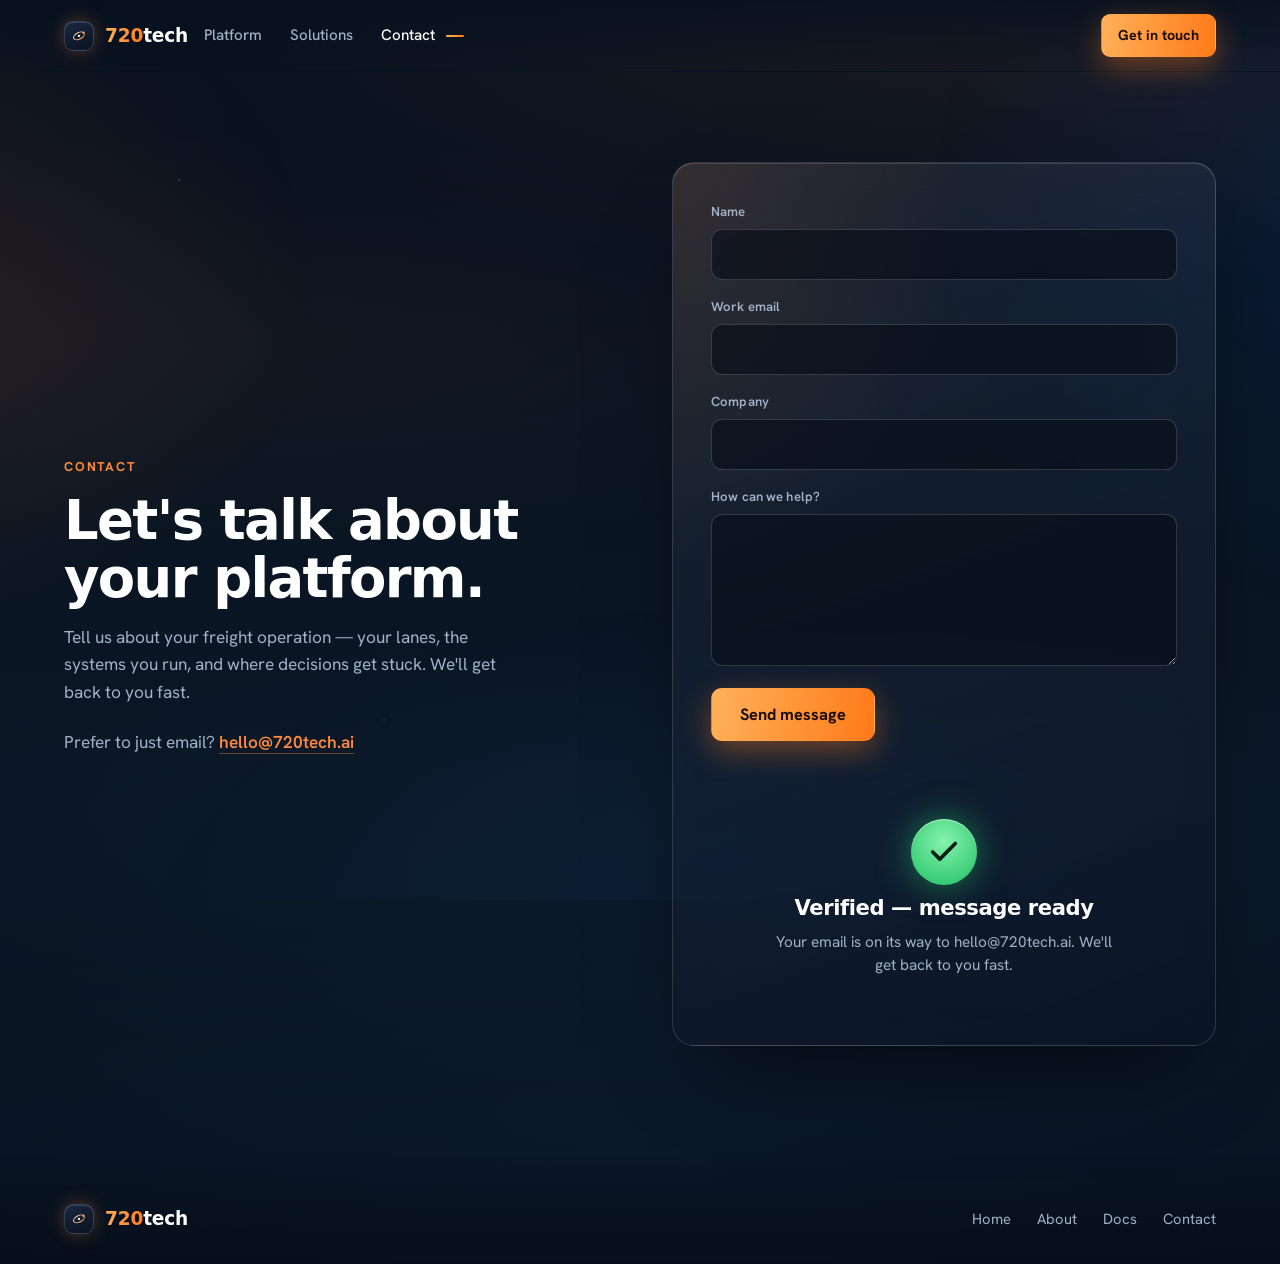
==== commit 392f8f42: "Contact form: per-field red asterisk validation, green verified success state, email to hello@720tec" ====
--- a/contact.html
+++ b/contact.html
@@ -57,24 +57,31 @@
         </div>
 
         <form class="cform reveal" data-d="1" id="contactForm" novalidate>
-          <div class="cfield">
-            <label for="cf-name">Name</label>
-            <input id="cf-name" name="name" type="text" autocomplete="name" required />
+          <div class="cfields" id="cfields">
+            <div class="cfield">
+              <label for="cf-name">Name <span class="req-star" aria-hidden="true">*</span></label>
+              <input id="cf-name" name="name" type="text" autocomplete="name" required />
+            </div>
+            <div class="cfield">
+              <label for="cf-email">Work email <span class="req-star" aria-hidden="true">*</span></label>
+              <input id="cf-email" name="email" type="email" autocomplete="email" required />
+            </div>
+            <div class="cfield">
+              <label for="cf-company">Company</label>
+              <input id="cf-company" name="company" type="text" autocomplete="organization" />
+            </div>
+            <div class="cfield">
+              <label for="cf-msg">How can we help? <span class="req-star" aria-hidden="true">*</span></label>
+              <textarea id="cf-msg" name="message" rows="5" required></textarea>
+            </div>
+            <button class="btn btn-orange btn-lg" type="submit">Send message</button>
+            <p class="cform-note" id="cformNote" role="status" aria-live="polite"></p>
           </div>
-          <div class="cfield">
-            <label for="cf-email">Work email</label>
-            <input id="cf-email" name="email" type="email" autocomplete="email" required />
+          <div class="cform-success" id="cformSuccess" hidden>
+            <span class="cform-check" aria-hidden="true"><svg viewBox="0 0 24 24" fill="none" stroke="currentColor" stroke-width="2.6" stroke-linecap="round" stroke-linejoin="round"><path d="M20 6 9 17l-5-5"/></svg></span>
+            <h3>Verified — message ready</h3>
+            <p id="cformSuccessMsg">Your email is on its way to hello@720tech.ai. We'll get back to you fast.</p>
           </div>
-          <div class="cfield">
-            <label for="cf-company">Company</label>
-            <input id="cf-company" name="company" type="text" autocomplete="organization" />
-          </div>
-          <div class="cfield">
-            <label for="cf-msg">How can we help?</label>
-            <textarea id="cf-msg" name="message" rows="5" required></textarea>
-          </div>
-          <button class="btn btn-orange btn-lg" type="submit">Send message</button>
-          <p class="cform-note" id="cformNote" role="status" aria-live="polite"></p>
         </form>
       </div>
     </section>
@@ -100,29 +107,81 @@
   <script>
     (function(){
       var form = document.getElementById("contactForm");
+      if (!form) return;
       var note = document.getElementById("cformNote");
-      if (!form) return;
+      var fieldsWrap = document.getElementById("cfields");
+      var success = document.getElementById("cformSuccess");
+      var successMsg = document.getElementById("cformSuccessMsg");
+
+      /* To deliver straight to the inbox automatically (no email-app step), paste a free
+         Web3Forms access key for hello@720tech.ai here. Empty = open the visitor's email app. */
+      var ACCESS_KEY = "";
+
+      var required = [
+        { id: "cf-name" },
+        { id: "cf-email", email: true },
+        { id: "cf-msg" }
+      ];
+
+      ["cf-name","cf-email","cf-company","cf-msg"].forEach(function(id){
+        var el = document.getElementById(id);
+        if (el) el.addEventListener("input", function(){
+          el.closest(".cfield").classList.remove("invalid");
+          note.textContent = "";
+        });
+      });
+
+      function emailOk(v){ return /^[^\s@]+@[^\s@]+\.[^\s@]+$/.test(v); }
+      function val(id){ return (document.getElementById(id).value || "").trim(); }
+
+      function showSuccess(message){
+        if (message) successMsg.textContent = message;
+        fieldsWrap.hidden = true;
+        success.hidden = false;
+      }
+
       form.addEventListener("submit", function(e){
         e.preventDefault();
-        var name = (document.getElementById("cf-name").value || "").trim();
-        var email = (document.getElementById("cf-email").value || "").trim();
-        var company = (document.getElementById("cf-company").value || "").trim();
-        var msg = (document.getElementById("cf-msg").value || "").trim();
-        if (!name || !email || !msg) {
-          note.textContent = "Please add your name, email, and a short message.";
+        var firstInvalid = null;
+        required.forEach(function(f){
+          var el = document.getElementById(f.id);
+          var cf = el.closest(".cfield");
+          var v = (el.value || "").trim();
+          var bad = !v || (f.email && !emailOk(v));
+          cf.classList.toggle("invalid", bad);
+          if (bad && !firstInvalid) firstInvalid = el;
+        });
+        if (firstInvalid){
+          note.textContent = "Please complete the highlighted fields.";
+          firstInvalid.focus();
           return;
         }
+
+        var name = val("cf-name"), email = val("cf-email"),
+            company = val("cf-company"), message = val("cf-msg");
         var subject = "Platform inquiry — " + name + (company ? " (" + company + ")" : "");
-        var body = [
-          "Name: " + name,
-          "Email: " + email,
-          "Company: " + (company || "—"),
-          "",
-          msg
-        ].join("\n");
-        window.location.href = "mailto:hello@720tech.ai?subject="
-          + encodeURIComponent(subject) + "&body=" + encodeURIComponent(body);
-        note.innerHTML = "Opening your email app… if nothing happens, email us directly at <a href=\"mailto:hello@720tech.ai\">hello@720tech.ai</a>.";
+
+        if (ACCESS_KEY){
+          var btn = form.querySelector("button[type=submit]");
+          btn.disabled = true; note.textContent = "Sending…";
+          fetch("https://api.web3forms.com/submit", {
+            method: "POST",
+            headers: { "Content-Type": "application/json", "Accept": "application/json" },
+            body: JSON.stringify({
+              access_key: ACCESS_KEY, subject: subject,
+              name: name, email: email, company: company || "—", message: message
+            })
+          }).then(function(r){ return r.json(); }).then(function(d){
+            if (d.success){ showSuccess("Sent to hello@720tech.ai — we'll get back to you fast."); }
+            else { btn.disabled = false; note.innerHTML = "Couldn't send automatically — email us at <a href=\"mailto:hello@720tech.ai\">hello@720tech.ai</a>."; }
+          }).catch(function(){
+            btn.disabled = false; note.innerHTML = "Couldn't send automatically — email us at <a href=\"mailto:hello@720tech.ai\">hello@720tech.ai</a>.";
+          });
+        } else {
+          var body = ["Name: " + name, "Email: " + email, "Company: " + (company || "—"), "", message].join("\n");
+          window.location.href = "mailto:hello@720tech.ai?subject=" + encodeURIComponent(subject) + "&body=" + encodeURIComponent(body);
+          showSuccess("Your email app is opening — hit send and it lands in our inbox.");
+        }
       });
     })();
   </script>
--- a/site.css
+++ b/site.css
@@ -388,6 +388,20 @@
 .cform .btn{margin-top:6px;align-self:flex-start}
 .cform-note{font-size:.86rem;color:var(--ink-2);min-height:1.2em}
 .cform-note a{color:var(--orange)}
+.cfields{display:flex;flex-direction:column;gap:16px}
+/* required-field validation */
+.req-star{color:#ff6363;font-weight:800;margin-left:1px;opacity:0;transition:opacity .2s}
+.cfield.invalid .req-star{opacity:1}
+.cfield.invalid input,.cfield.invalid textarea{border-color:#ff6363;box-shadow:0 0 0 3px rgba(255,99,99,.16);background:rgba(40,13,15,.5)}
+/* green verified success */
+.cform-success{display:flex;flex-direction:column;align-items:center;text-align:center;gap:12px;padding:30px 10px}
+.cform-check{width:66px;height:66px;border-radius:50%;display:grid;place-items:center;color:#072014;
+  background:radial-gradient(circle at 50% 34%,#86f2ad,#1fc063);
+  box-shadow:0 0 34px rgba(38,200,108,.55),inset 0 1px 0 rgba(255,255,255,.55);animation:popcheck .5s cubic-bezier(.34,1.56,.64,1)}
+.cform-check svg{width:34px;height:34px}
+@keyframes popcheck{0%{transform:scale(.4);opacity:0}60%{transform:scale(1.12)}100%{transform:scale(1);opacity:1}}
+.cform-success h3{font-size:1.32rem;color:#fff}
+.cform-success p{color:var(--ink-2);font-size:.96rem;line-height:1.5;max-width:38ch}
 @media (max-width:900px){
   .contact-grid{grid-template-columns:1fr;gap:30px}
   .contact-sec{min-height:auto}
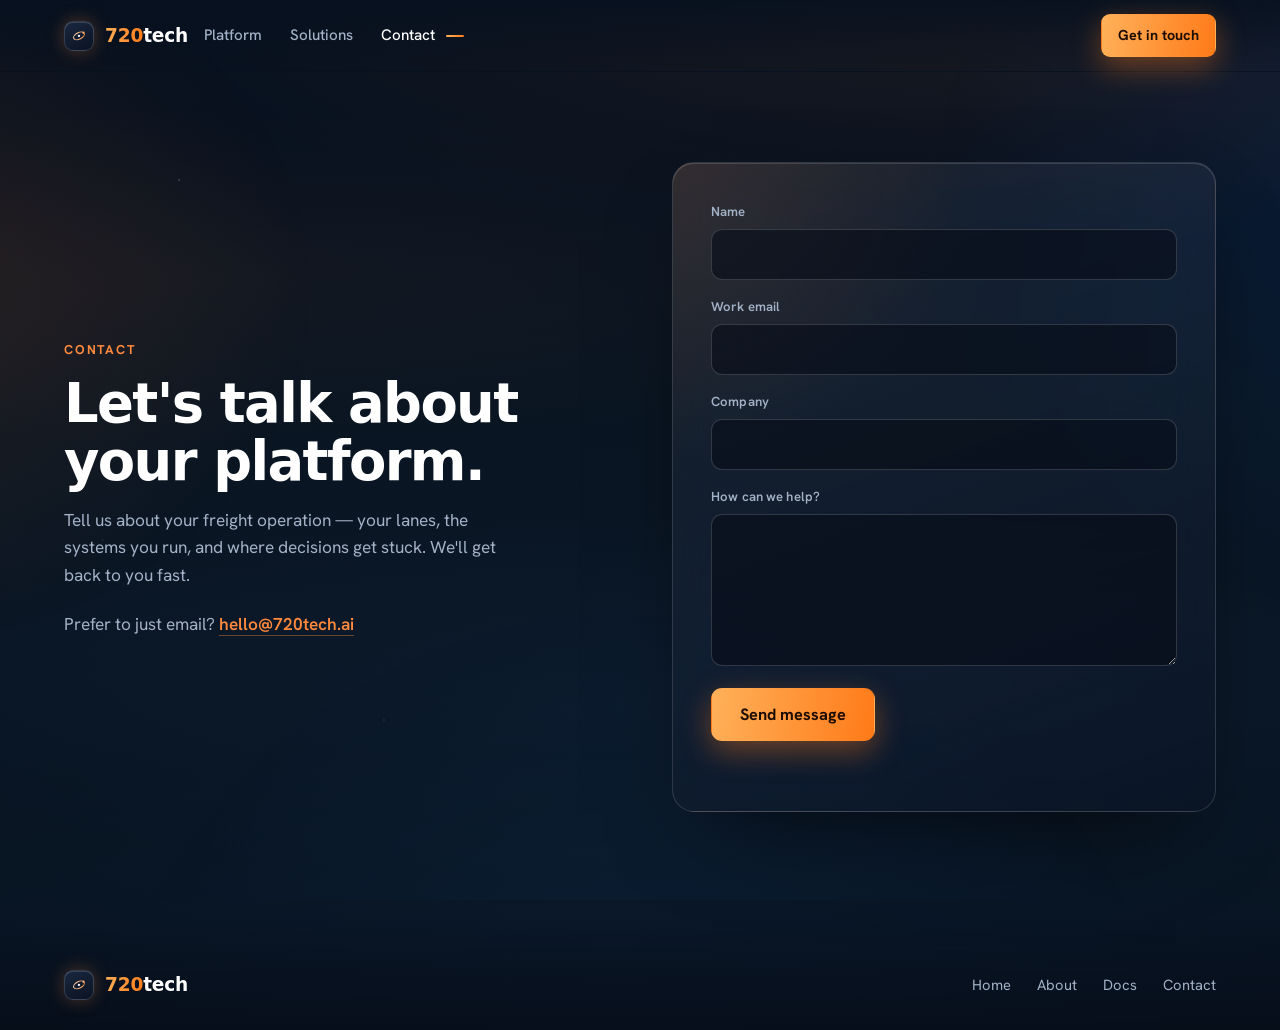
==== commit bd7869b0: "Contact: fix hidden-attribute override (global [hidden] reset) so form hides on success; clear note+" ====
--- a/contact.html
+++ b/contact.html
@@ -115,7 +115,7 @@
 
       /* To deliver straight to the inbox automatically (no email-app step), paste a free
          Web3Forms access key for hello@720tech.ai here. Empty = open the visitor's email app. */
-      var ACCESS_KEY = "";
+      var ACCESS_KEY = "dfcb882c-c7d7-495e-a7d7-6e04234f6932";
 
       var required = [
         { id: "cf-name" },
@@ -136,6 +136,9 @@
 
       function showSuccess(message){
         if (message) successMsg.textContent = message;
+        note.textContent = "";
+        var inv = document.querySelectorAll(".cfield.invalid");
+        for (var i = 0; i < inv.length; i++) inv[i].classList.remove("invalid");
         fieldsWrap.hidden = true;
         success.hidden = false;
       }
--- a/site.css
+++ b/site.css
@@ -24,6 +24,7 @@
   --wrap:1200px;--pad:24px;--r:18px;--r-lg:24px;--ease:cubic-bezier(.2,.7,.3,1);
 }
 *{box-sizing:border-box;margin:0;padding:0}
+[hidden]{display:none!important}
 html{scroll-behavior:smooth;-webkit-text-size-adjust:100%}
 body{font-family:var(--f-b);color:var(--ink);line-height:1.6;font-size:16.5px;
   background:
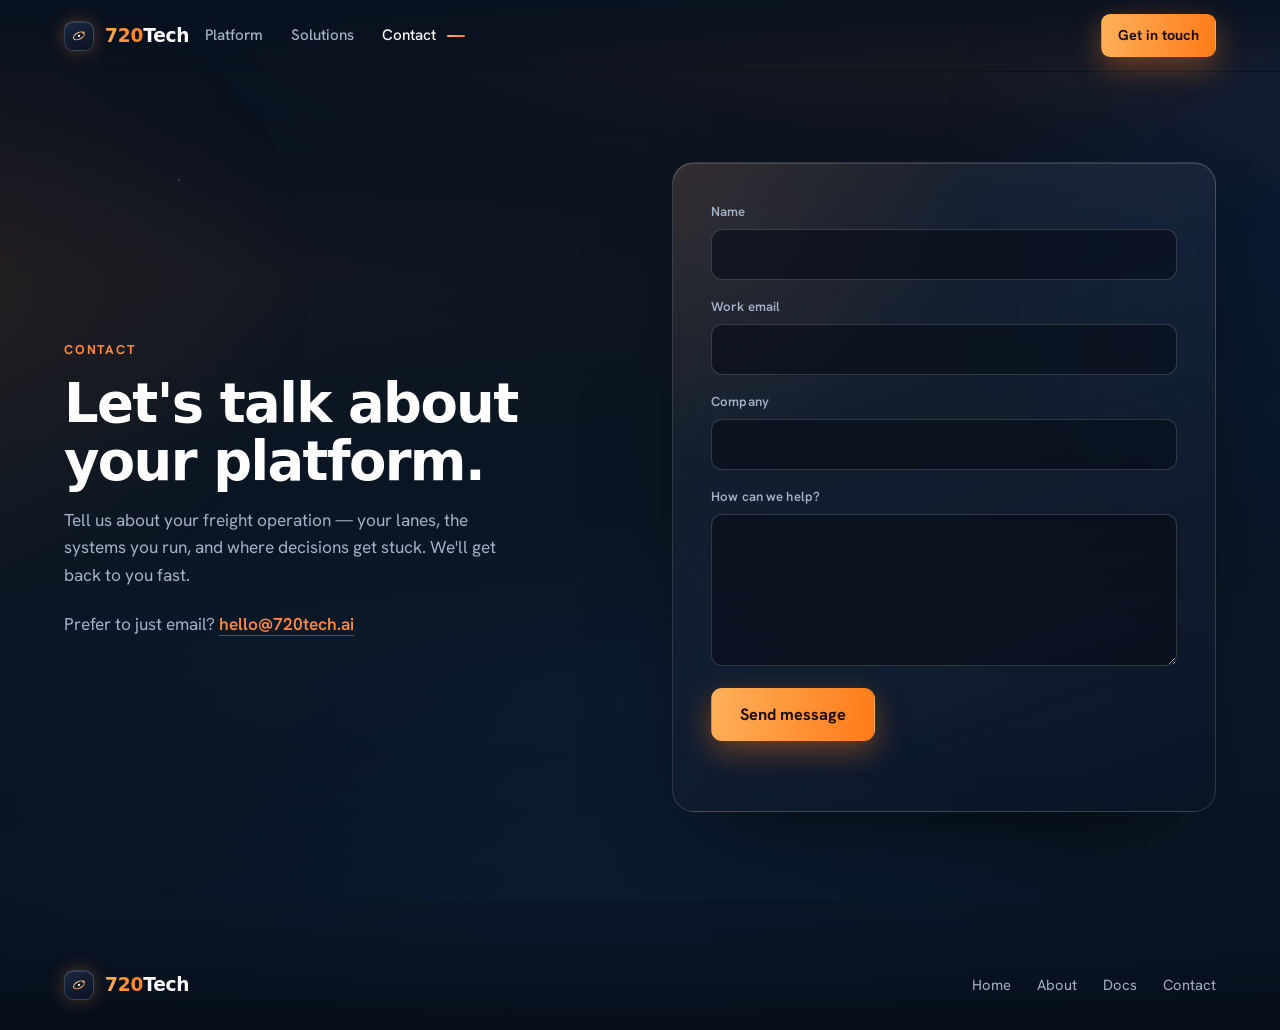
==== commit 5e1a1936: "Brand: 720tech -> 720Tech (capital T) everywhere; domain/email/repo left lowercase Co-Authored-By: C" ====
--- a/contact.html
+++ b/contact.html
@@ -3,14 +3,14 @@
 <head>
   <meta charset="UTF-8" />
   <meta name="viewport" content="width=device-width, initial-scale=1.0" />
-  <title>Contact | 720tech</title>
-  <meta name="description" content="Talk to 720tech about your freight operation. Tell us about your lanes, systems, and where decisions get stuck — we'll get back to you fast." />
+  <title>Contact | 720Tech</title>
+  <meta name="description" content="Talk to 720Tech about your freight operation. Tell us about your lanes, systems, and where decisions get stuck — we'll get back to you fast." />
   <meta name="robots" content="index, follow" />
   <link rel="canonical" href="https://www.720tech.ai/contact.html" />
   <meta property="og:type" content="website" />
-  <meta property="og:site_name" content="720tech" />
-  <meta property="og:title" content="Contact | 720tech" />
-  <meta property="og:description" content="Talk to 720tech about your freight operation — we'll get back to you fast." />
+  <meta property="og:site_name" content="720Tech" />
+  <meta property="og:title" content="Contact | 720Tech" />
+  <meta property="og:description" content="Talk to 720Tech about your freight operation — we'll get back to you fast." />
   <meta property="og:url" content="https://www.720tech.ai/contact.html" />
   <meta property="og:image" content="https://www.720tech.ai/assets/light/globe-hd.jpg" />
   <link rel="icon" href="assets/logomark.svg" type="image/svg+xml" />
@@ -24,9 +24,9 @@
   <!-- ======================= NAV ======================= -->
   <header class="nav" id="nav">
     <div class="wrap nav-inner">
-      <a class="brand" href="index.html" aria-label="720tech home">
+      <a class="brand" href="index.html" aria-label="720Tech home">
         <span class="brand-mark" aria-hidden="true"><svg viewBox="0 0 40 40" fill="none"><defs><linearGradient id="lgm" x1="7" y1="8" x2="33" y2="32" gradientUnits="userSpaceOnUse"><stop stop-color="#ffe1bd"/><stop offset="1" stop-color="#ff8a3d"/></linearGradient></defs><ellipse cx="20" cy="20" rx="13" ry="7.2" transform="rotate(-27 20 20)" stroke="url(#lgm)" stroke-width="2.3"/><circle cx="20" cy="20" r="2.6" fill="#fff"/><circle cx="30" cy="12.6" r="2.5" fill="url(#lgm)"/></svg></span>
-        <span><span class="b720">720</span>tech</span>
+        <span><span class="b720">720</span>Tech</span>
       </a>
       <nav class="nav-links" aria-label="Primary">
         <a href="index.html#what">Platform</a>
@@ -79,8 +79,8 @@
           </div>
           <div class="cform-success" id="cformSuccess" hidden>
             <span class="cform-check" aria-hidden="true"><svg viewBox="0 0 24 24" fill="none" stroke="currentColor" stroke-width="2.6" stroke-linecap="round" stroke-linejoin="round"><path d="M20 6 9 17l-5-5"/></svg></span>
-            <h3>Verified — message ready</h3>
-            <p id="cformSuccessMsg">Your email is on its way to hello@720tech.ai. We'll get back to you fast.</p>
+            <h3>Message sent to 720Tech</h3>
+            <p id="cformSuccessMsg">We'll respond within 24 hours.</p>
           </div>
         </form>
       </div>
@@ -90,9 +90,9 @@
   <!-- ======================= FOOTER ======================= -->
   <footer class="foot">
     <div class="wrap foot-inner">
-      <a class="brand" href="index.html" aria-label="720tech home">
+      <a class="brand" href="index.html" aria-label="720Tech home">
         <span class="brand-mark" aria-hidden="true"><svg viewBox="0 0 40 40" fill="none"><defs><linearGradient id="lgmf" x1="7" y1="8" x2="33" y2="32" gradientUnits="userSpaceOnUse"><stop stop-color="#ffe1bd"/><stop offset="1" stop-color="#ff8a3d"/></linearGradient></defs><ellipse cx="20" cy="20" rx="13" ry="7.2" transform="rotate(-27 20 20)" stroke="url(#lgmf)" stroke-width="2.3"/><circle cx="20" cy="20" r="2.6" fill="#fff"/><circle cx="30" cy="12.6" r="2.5" fill="url(#lgmf)"/></svg></span>
-        <span><span class="b720">720</span>tech</span>
+        <span><span class="b720">720</span>Tech</span>
       </a>
       <nav class="foot-links" aria-label="Footer">
         <a href="index.html#main">Home</a>
@@ -175,7 +175,7 @@
               name: name, email: email, company: company || "—", message: message
             })
           }).then(function(r){ return r.json(); }).then(function(d){
-            if (d.success){ showSuccess("Sent to hello@720tech.ai — we'll get back to you fast."); }
+            if (d.success){ showSuccess("We'll respond within 24 hours."); }
             else { btn.disabled = false; note.innerHTML = "Couldn't send automatically — email us at <a href=\"mailto:hello@720tech.ai\">hello@720tech.ai</a>."; }
           }).catch(function(){
             btn.disabled = false; note.innerHTML = "Couldn't send automatically — email us at <a href=\"mailto:hello@720tech.ai\">hello@720tech.ai</a>.";
--- a/site.css
+++ b/site.css
@@ -1,5 +1,5 @@
 /* ============================================================
-   720tech — landing page (mockup 1:1 rebuild)
+   720Tech — landing page (mockup 1:1 rebuild)
    Dark navy · orange accent · glowing globe + node networks
    ============================================================ */
 @import url('https://fonts.googleapis.com/css2?family=Hanken+Grotesk:wght@400;500;600;700;800&display=swap');
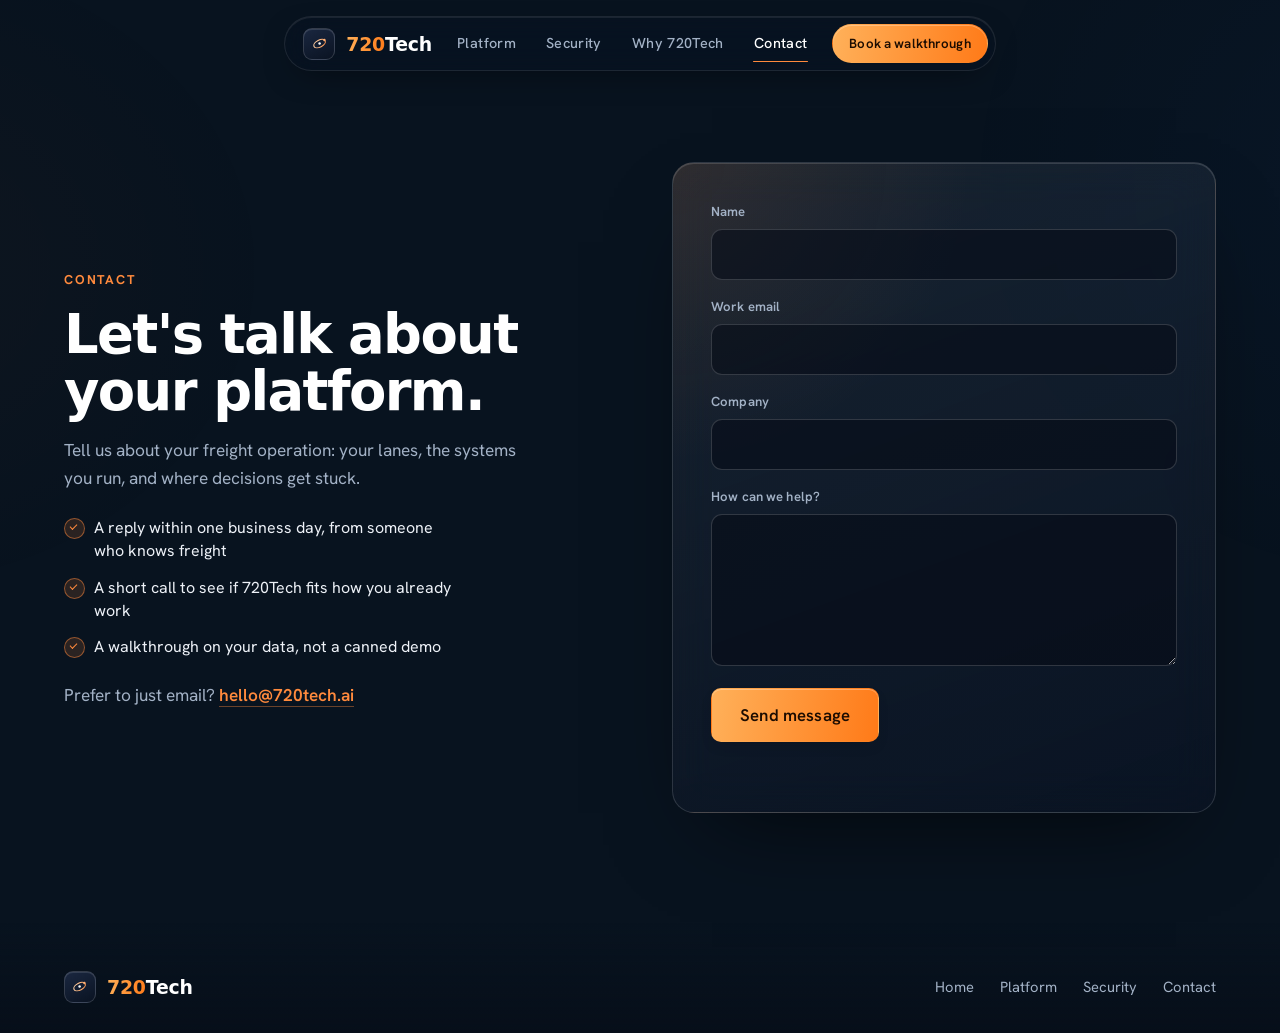
==== commit 61ffd083: "Hero: full-viewport dominance + scroll-reveal seam divider - Drop the -46px grid overlap so the hero" ====
--- a/contact.html
+++ b/contact.html
@@ -4,16 +4,21 @@
   <meta charset="UTF-8" />
   <meta name="viewport" content="width=device-width, initial-scale=1.0" />
   <title>Contact | 720Tech</title>
-  <meta name="description" content="Talk to 720Tech about your freight operation. Tell us about your lanes, systems, and where decisions get stuck — we'll get back to you fast." />
+  <meta name="description" content="Talk to 720Tech about your freight operation. Tell us about your lanes, systems, and where decisions get stuck, and we'll get back to you fast." />
   <meta name="robots" content="index, follow" />
   <link rel="canonical" href="https://www.720tech.ai/contact.html" />
   <meta property="og:type" content="website" />
   <meta property="og:site_name" content="720Tech" />
   <meta property="og:title" content="Contact | 720Tech" />
-  <meta property="og:description" content="Talk to 720Tech about your freight operation — we'll get back to you fast." />
+  <meta property="og:description" content="Talk to 720Tech about your freight operation, and we'll get back to you fast." />
   <meta property="og:url" content="https://www.720tech.ai/contact.html" />
-  <meta property="og:image" content="https://www.720tech.ai/assets/light/globe-hd.jpg" />
-  <link rel="icon" href="assets/logomark.svg" type="image/svg+xml" />
+  <meta property="og:image" content="https://www.720tech.ai/assets/light/hero-2026.jpg" />
+  <link rel="icon" href="/favicon.ico" sizes="any" />
+  <link rel="icon" type="image/svg+xml" href="/assets/favicon.svg" />
+  <link rel="icon" type="image/png" sizes="48x48" href="/favicon-48.png" />
+  <link rel="icon" type="image/png" sizes="96x96" href="/favicon-96.png" />
+  <link rel="icon" type="image/png" sizes="192x192" href="/favicon-192.png" />
+  <link rel="apple-touch-icon" href="/apple-touch-icon.png" />
   <link rel="preconnect" href="https://fonts.googleapis.com" />
   <link rel="preconnect" href="https://api.fontshare.com" crossorigin />
   <link rel="stylesheet" href="site.css" />
@@ -29,21 +34,23 @@
         <span><span class="b720">720</span>Tech</span>
       </a>
       <nav class="nav-links" aria-label="Primary">
-        <a href="index.html#what">Platform</a>
-        <a href="index.html#build">Solutions</a>
+        <a href="index.html#build">Platform</a>
+        <a href="index.html#why">Security</a>
+        <a href="index.html#different">Why 720Tech</a>
         <a class="cur" href="contact.html">Contact</a>
       </nav>
       <div class="nav-right">
-        <a class="btn btn-orange" href="contact.html">Get in touch</a>
+        <a class="btn btn-orange" href="contact.html">Book a walkthrough</a>
         <button class="menu-btn" id="menuBtn" aria-label="Open menu" aria-expanded="false" aria-controls="mobile"><span></span><span></span><span></span></button>
       </div>
     </div>
   </header>
   <div class="mobile" id="mobile" hidden>
-    <a href="index.html#what">Platform</a>
-    <a href="index.html#build">Solutions</a>
+    <a href="index.html#build">Platform</a>
+    <a href="index.html#why">Security</a>
+    <a href="index.html#different">Why 720Tech</a>
     <a href="contact.html">Contact</a>
-    <a class="btn btn-orange" href="contact.html">Get in touch</a>
+    <a class="btn btn-orange" href="contact.html">Book a walkthrough</a>
   </div>
 
   <main id="main">
@@ -52,7 +59,12 @@
         <div class="contact-intro reveal">
           <span class="kick">Contact</span>
           <h1>Let's talk about your platform.</h1>
-          <p>Tell us about your freight operation — your lanes, the systems you run, and where decisions get stuck. We'll get back to you fast.</p>
+          <p>Tell us about your freight operation: your lanes, the systems you run, and where decisions get stuck.</p>
+          <ul class="contact-steps">
+            <li>A reply within one business day, from someone who knows freight</li>
+            <li>A short call to see if 720Tech fits how you already work</li>
+            <li>A walkthrough on your data, not a canned demo</li>
+          </ul>
           <p class="contact-direct">Prefer to just email? <a href="mailto:hello@720tech.ai">hello@720tech.ai</a></p>
         </div>
 
@@ -96,8 +108,8 @@
       </a>
       <nav class="foot-links" aria-label="Footer">
         <a href="index.html#main">Home</a>
-        <a href="index.html#what">About</a>
-        <a href="index.html#build">Docs</a>
+        <a href="index.html#build">Platform</a>
+        <a href="index.html#why">Security</a>
         <a href="contact.html">Contact</a>
       </nav>
     </div>
@@ -162,7 +174,7 @@
 
         var name = val("cf-name"), email = val("cf-email"),
             company = val("cf-company"), message = val("cf-msg");
-        var subject = "Platform inquiry — " + name + (company ? " (" + company + ")" : "");
+        var subject = "Platform inquiry: " + name + (company ? " (" + company + ")" : "");
 
         if (ACCESS_KEY){
           var btn = form.querySelector("button[type=submit]");
@@ -172,18 +184,18 @@
             headers: { "Content-Type": "application/json", "Accept": "application/json" },
             body: JSON.stringify({
               access_key: ACCESS_KEY, subject: subject,
-              name: name, email: email, company: company || "—", message: message
+              name: name, email: email, company: company || "Not provided", message: message
             })
           }).then(function(r){ return r.json(); }).then(function(d){
             if (d.success){ showSuccess("We'll respond within 24 hours."); }
-            else { btn.disabled = false; note.innerHTML = "Couldn't send automatically — email us at <a href=\"mailto:hello@720tech.ai\">hello@720tech.ai</a>."; }
+            else { btn.disabled = false; note.innerHTML = "Couldn't send automatically. Email us at <a href=\"mailto:hello@720tech.ai\">hello@720tech.ai</a>."; }
           }).catch(function(){
-            btn.disabled = false; note.innerHTML = "Couldn't send automatically — email us at <a href=\"mailto:hello@720tech.ai\">hello@720tech.ai</a>.";
+            btn.disabled = false; note.innerHTML = "Couldn't send automatically. Email us at <a href=\"mailto:hello@720tech.ai\">hello@720tech.ai</a>.";
           });
         } else {
-          var body = ["Name: " + name, "Email: " + email, "Company: " + (company || "—"), "", message].join("\n");
+          var body = ["Name: " + name, "Email: " + email, "Company: " + (company || "Not provided"), "", message].join("\n");
           window.location.href = "mailto:hello@720tech.ai?subject=" + encodeURIComponent(subject) + "&body=" + encodeURIComponent(body);
-          showSuccess("Your email app is opening — hit send and it lands in our inbox.");
+          showSuccess("Your email app is opening. Hit send and it lands in our inbox.");
         }
       });
     })();
--- a/site.css
+++ b/site.css
@@ -19,6 +19,12 @@
   --orange-2:#ff7a18;
   --orange-soft:rgba(255,138,61,.14);
   --grad:linear-gradient(100deg,#ffb15a,#ff7a18);
+  /* section-band palette — distinct in-theme values so sections read as separate zones */
+  --band-base:#08131f;      /* deepest — hero, alternating */
+  --band-raise:#0e1d31;     /* lifted, brighter navy — problem / security */
+  --band-warm:#0c1626;      /* faint warm-neutral — "different" */
+  --seam:rgba(255,255,255,.07);        /* crisp divider hairline */
+  --seam-glow:rgba(255,138,61,.5);     /* accent seam pip */
   --f-d:'Satoshi',system-ui,sans-serif;
   --f-b:'Hanken Grotesk',system-ui,-apple-system,sans-serif;
   --wrap:1200px;--pad:24px;--r:18px;--r-lg:24px;--ease:cubic-bezier(.2,.7,.3,1);
@@ -27,12 +33,7 @@
 [hidden]{display:none!important}
 html{scroll-behavior:smooth;-webkit-text-size-adjust:100%}
 body{font-family:var(--f-b);color:var(--ink);line-height:1.6;font-size:16.5px;
-  background:
-    radial-gradient(120% 32% at 80% 3%, rgba(255,138,61,.07), transparent 60%),
-    radial-gradient(115% 28% at 16% 27%, rgba(255,138,61,.045), transparent 60%),
-    radial-gradient(120% 30% at 58% 68%, rgba(58,112,190,.06), transparent 62%),
-    radial-gradient(120% 28% at 48% 90%, rgba(58,112,190,.05), transparent 62%),
-    linear-gradient(180deg, #07111f 0%, #07111f 16%, #091522 40%, #0a1624 60%, #081421 84%, #07111f 100%);
+  background:var(--band-base);
   -webkit-font-smoothing:antialiased;overflow-x:hidden;position:relative}
 a{color:inherit;text-decoration:none}img{max-width:100%;display:block}button{font-family:inherit;cursor:pointer}
 ::selection{background:rgba(255,138,61,.35);color:#fff}
@@ -40,51 +41,61 @@
 .wrap{max-width:var(--wrap);margin:0 auto;padding:0 var(--pad)}
 .skip{position:absolute;left:-999px}.skip:focus{left:12px;top:12px;background:var(--orange);color:#06101e;padding:10px 16px;border-radius:8px;z-index:200}
 
-/* ambient page glow (subtle, like the mockup's edges) */
+/* ambient page glow — two restrained edge washes, no starfield */
 body::before{content:"";position:fixed;inset:0;z-index:-2;pointer-events:none;
   background:
-    radial-gradient(700px 600px at -8% 32%, rgba(255,120,40,.10), transparent 60%),
-    radial-gradient(760px 700px at 108% 22%, rgba(40,120,255,.10), transparent 60%),
-    radial-gradient(900px 800px at 50% 120%, rgba(40,110,230,.07), transparent 60%)}
-body::after{content:"";position:fixed;inset:0;z-index:-2;pointer-events:none;opacity:.5;
-  background-image:radial-gradient(1.4px 1.4px at 14% 20%,rgba(255,255,255,.6),transparent),radial-gradient(1.2px 1.2px at 82% 30%,rgba(255,255,255,.5),transparent),
-    radial-gradient(1.3px 1.3px at 60% 70%,rgba(255,255,255,.5),transparent),radial-gradient(1px 1px at 30% 80%,rgba(255,255,255,.45),transparent),
-    radial-gradient(1.2px 1.2px at 92% 64%,rgba(255,255,255,.5),transparent),radial-gradient(1px 1px at 8% 60%,rgba(255,255,255,.4),transparent);
-  background-repeat:no-repeat}
+    radial-gradient(680px 560px at -10% 30%, rgba(255,120,40,.03), transparent 60%),
+    radial-gradient(760px 700px at 110% 20%, rgba(40,120,255,.03), transparent 60%)}
 
 h1,h2,h3,h4{font-family:var(--f-d);font-weight:700;line-height:1.05;letter-spacing:-.02em}
 .warm{color:var(--orange)}
 .kick{display:inline-block;font-family:var(--f-b);font-size:.8rem;font-weight:700;letter-spacing:.14em;text-transform:uppercase;color:var(--orange)}
 
 /* ---------- buttons ---------- */
-.btn{display:inline-flex;align-items:center;justify-content:center;gap:8px;font-weight:700;font-size:.95rem;
-  padding:12px 22px;border-radius:11px;border:1px solid transparent;transition:transform .2s var(--ease),box-shadow .25s,background .25s,border-color .25s}
-.btn-lg{padding:15px 28px;font-size:1.02rem}
-.btn-orange{background:var(--grad);color:#1c0c01;box-shadow:0 10px 30px rgba(255,122,24,.4)}
-.btn-orange:hover{transform:translateY(-2px);box-shadow:0 16px 40px rgba(255,122,24,.55)}
-.btn-ghost{background:rgba(255,255,255,.05);color:var(--ink);border-color:var(--line-2)}
-.btn-ghost:hover{transform:translateY(-2px);border-color:rgba(255,255,255,.35)}
+.btn{display:inline-flex;align-items:center;justify-content:center;gap:8px;font-weight:600;font-size:.95rem;letter-spacing:.01em;
+  padding:12px 22px;border-radius:10px;border:1px solid transparent;transition:transform .2s var(--ease),box-shadow .25s,background .25s,border-color .25s}
+.btn-lg{padding:15px 28px;font-size:1.05rem}
+.btn-orange{background:var(--grad);color:#1c0c01;
+  box-shadow:inset 0 1px 0 rgba(255,255,255,.28),0 6px 16px -10px rgba(8,14,24,.7)}
+.btn-orange:hover{transform:translateY(-1px);box-shadow:inset 0 1px 0 rgba(255,255,255,.28),0 10px 22px -12px rgba(8,14,24,.8)}
+.btn-ghost{background:rgba(255,255,255,.04);color:var(--ink);border-color:rgba(255,255,255,.18);
+  -webkit-backdrop-filter:blur(8px);backdrop-filter:blur(8px);box-shadow:inset 0 1px 0 rgba(255,255,255,.07)}
+.btn-ghost:hover{transform:translateY(-1px);border-color:rgba(255,255,255,.34);background:rgba(255,255,255,.07)}
 
 /* ============================================================
    NAV
    ============================================================ */
-.nav{position:fixed;top:0;left:0;right:0;z-index:100;padding:14px 0;transition:background .3s,border-color .3s;
-  border-bottom:1px solid transparent;background:linear-gradient(to bottom,rgba(7,17,31,.85),rgba(7,17,31,.25) 70%,transparent)}
-.nav.scrolled{background:rgba(7,17,31,.9);backdrop-filter:blur(16px);border-bottom-color:var(--line)}
-.nav-inner{display:flex;align-items:center;gap:16px}
-.brand{display:inline-flex;align-items:center;gap:11px;font-family:var(--f-d);font-weight:700;font-size:1.16rem;letter-spacing:-.01em;color:#fff}
+/* compact, self-contained pill — sits centered, only as wide as its content */
+.nav{position:fixed;top:0;left:0;right:0;z-index:100;padding:16px 0;transition:padding .3s var(--ease);
+  background:transparent;border:0}
+.nav.scrolled{padding:9px 0}
+.nav-inner{display:flex;align-items:center;gap:24px;
+  width:max-content;max-width:calc(100% - 28px);margin:0 auto;
+  padding:7px 7px 7px 18px;border-radius:999px;
+  background:rgba(9,18,31,.62);border:1px solid rgba(255,255,255,.09);
+  -webkit-backdrop-filter:blur(18px) saturate(1.35);backdrop-filter:blur(18px) saturate(1.35);
+  box-shadow:0 10px 34px -16px rgba(0,0,0,.7),inset 0 1px 0 rgba(255,255,255,.08);
+  transition:background .3s,border-color .3s,box-shadow .3s}
+.nav.scrolled .nav-inner{background:rgba(9,18,31,.9);border-color:var(--line-2);
+  box-shadow:0 16px 42px -18px rgba(0,0,0,.85),inset 0 1px 0 rgba(255,255,255,.1)}
+.brand{flex:none}
+.brand{display:inline-flex;align-items:center;gap:11px;font-family:var(--f-d);font-weight:700;font-size:1.18rem;letter-spacing:-.01em;color:#fff}
 .brand .b720{background:var(--grad);-webkit-background-clip:text;background-clip:text;-webkit-text-fill-color:transparent}
-.brand-mark{width:30px;height:30px;border-radius:9px;position:relative;display:grid;place-items:center;
-  background:linear-gradient(155deg,#1a2740,#0a1322);border:1px solid var(--line-2);box-shadow:0 0 18px rgba(255,138,61,.3),inset 0 1px 0 rgba(255,255,255,.14)}
+.brand-mark{width:32px;height:32px;border-radius:9px;position:relative;display:grid;place-items:center;
+  background:linear-gradient(155deg,#1a2740,#0a1322);border:1px solid var(--line-2);box-shadow:inset 0 1px 0 rgba(255,255,255,.12)}
 .brand-mark svg{width:64%;height:64%}
-.nav-links{display:none;align-items:center;gap:28px;margin-left:0}
+.nav-links{display:none;align-items:center;justify-content:center;gap:28px}
 @media(min-width:900px){.nav-links{display:flex}}
-.nav-links a{font-size:.95rem;font-weight:500;color:var(--ink-2);display:inline-flex;align-items:center;gap:5px;transition:color .2s}
+.nav-links a{position:relative;font-size:.9rem;font-weight:500;letter-spacing:.025em;color:var(--ink-2);padding:6px 1px;transition:color .22s}
+.nav-links a::after{content:"";position:absolute;left:0;right:0;bottom:-1px;height:1.5px;border-radius:2px;background:var(--orange);
+  transform:scaleX(0);transform-origin:left;transition:transform .3s var(--ease)}
 .nav-links a:hover{color:#fff}
+.nav-links a:hover::after,.nav-links a.cur::after{transform:scaleX(1)}
 .nav-links a.cur{color:#fff}
-.nav-links a.cur::after{content:"";display:block;height:2px;width:18px;background:var(--grad);border-radius:2px;margin-left:6px}
-.nav-right{margin-left:auto;display:flex;align-items:center;gap:12px}
-.nav-right .btn{padding:9px 16px;border-radius:9px;font-size:.9rem}
+.nav-right{display:flex;align-items:center;justify-content:flex-end;gap:10px}
+.nav-right .btn{padding:8px 16px;border-radius:999px;font-size:.83rem;white-space:nowrap;
+  box-shadow:inset 0 1px 0 rgba(255,255,255,.28)}
+.nav-right .btn:hover{transform:none;box-shadow:inset 0 1px 0 rgba(255,255,255,.28),0 5px 14px -8px rgba(8,14,24,.7)}
 .menu-btn{display:flex;width:42px;height:42px;flex-direction:column;gap:5px;align-items:center;justify-content:center;background:rgba(255,255,255,.05);border:1px solid var(--line);border-radius:10px}
 @media(min-width:900px){.menu-btn{display:none}}
 .menu-btn span{width:18px;height:2px;background:#fff;border-radius:2px;transition:.25s}
@@ -100,21 +111,74 @@
 /* ============================================================
    HERO
    ============================================================ */
-.hero{position:relative;overflow:hidden;display:flex;align-items:center;min-height:clamp(780px,104vh,1140px);
-  padding:clamp(160px,18vh,230px) 0 clamp(70px,8vw,110px);
-  background:#07111f url("assets/light/hero-globe-bg-hd.jpg") no-repeat;background-size:auto 120%;background-position:right 14%;
-  -webkit-mask-image:linear-gradient(180deg,#000 0,#000 84%,transparent 100%);
-  mask-image:linear-gradient(180deg,#000 0,#000 84%,transparent 100%)}
+.hero{position:relative;overflow:hidden;display:flex;align-items:center;
+  min-height:100vh;min-height:100dvh;
+  padding:clamp(118px,14vh,168px) 0 clamp(74px,9vw,110px);
+  background-color:#07111f;
+  background-image:
+    radial-gradient(85% 70% at 66% 38%, rgba(255,138,61,.07), transparent 62%),
+    radial-gradient(120% 100% at 25% 15%, rgba(36,64,110,.30), transparent 65%)}
+/* Variant B: photographic night-terminal hero. Toggle by adding/removing .hero--terminal
+   on the section — without it the vector lane map (.hero-art) shows instead.
+   Art pipeline: 1536x672 generation -> Real-ESRGAN 4x -> 5211px (2x) / 2560px (1x). */
+.hero--terminal{
+  background:#07111f url("assets/light/hero-terminal.jpg") no-repeat;
+  background-image:-webkit-image-set(url("assets/light/hero-terminal-1x.webp") 1x,url("assets/light/hero-terminal-2x.webp") 2x);
+  background-image:image-set(url("assets/light/hero-terminal-1x.webp") type("image/webp") 1x,url("assets/light/hero-terminal-2x.webp") type("image/webp") 2x);
+  background-size:cover;background-position:66% 50%}
+.hero--terminal .hero-art{display:none}
+/* Variant C: long-exposure highway light-trails hero. Same toggle + pipeline as Variant B. */
+.hero--trails{
+  background:#07111f url("assets/light/hero-trails.jpg") no-repeat;
+  background-image:-webkit-image-set(url("assets/light/hero-trails-1x.webp") 1x,url("assets/light/hero-trails-2x.webp") 2x);
+  background-image:image-set(url("assets/light/hero-trails-1x.webp") type("image/webp") 1x,url("assets/light/hero-trails-2x.webp") type("image/webp") 2x);
+  background-size:cover;background-position:66% 50%}
+.hero--trails .hero-art{display:none}
+/* Variant D (2026): bright golden-hour freight-interchange photo. Calm left third holds the copy. */
+.hero--gold{
+  background:#07111f url("assets/light/hero-2026.jpg") no-repeat;
+  background-image:-webkit-image-set(url("assets/light/hero-2026-1x.webp") 1x,url("assets/light/hero-2026-2x.webp") 2x);
+  background-image:image-set(url("assets/light/hero-2026-1x.webp") type("image/webp") 1x,url("assets/light/hero-2026-2x.webp") type("image/webp") 2x);
+  background-size:cover;background-position:62% 48%}
+.hero--gold .hero-art{display:none}
+.hero-art{position:absolute;inset:0;z-index:0;pointer-events:none}
+.hero-art svg{width:100%;height:100%;display:block}
+.hero-art .lane{stroke-width:1.1;opacity:.42;stroke-dasharray:1 1;stroke-dashoffset:0}
+.hero-art .lane-dom{stroke-width:.9;opacity:.3}
+.hero-art .hub{fill:#0b1626;stroke:#ff8a3d;stroke-width:.9}
+.hero-art .pulses circle{filter:drop-shadow(0 0 3px rgba(255,138,61,.9))}
+@media (prefers-reduced-motion:no-preference){
+  .hero-art .lane{animation:lane-draw 2.4s cubic-bezier(.4,0,.2,1) both}
+  .hero-art .lane:nth-child(6){animation-delay:.3s}.hero-art .lane:nth-child(7){animation-delay:.55s}
+  .hero-art .lane:nth-child(8){animation-delay:.8s}.hero-art .lane:nth-child(9){animation-delay:1.05s}
+  .hero-art .lane:nth-child(10){animation-delay:1.3s}.hero-art .lane:nth-child(11){animation-delay:.4s}
+  .hero-art .lane:nth-child(12){animation-delay:.7s}
+}
+@keyframes lane-draw{from{stroke-dashoffset:1}to{stroke-dashoffset:0}}
+@media (prefers-reduced-motion:reduce){
+  .hero-art .pulses,.hero-art .hub-ping{display:none}
+}
 .hero-scrim{position:absolute;inset:0;z-index:0;pointer-events:none;
-  background:linear-gradient(90deg, rgba(7,17,31,.95) 0%, rgba(7,17,31,.62) 36%, rgba(7,17,31,.12) 60%, transparent 78%, transparent 86%, rgba(7,17,31,.85) 100%)}
+  background:
+    linear-gradient(180deg, rgba(6,13,23,.72) 0%, rgba(6,13,23,.34) 32%, rgba(6,13,23,.46) 68%, rgba(6,13,23,.9) 100%),
+    radial-gradient(64% 52% at 50% 50%, rgba(6,13,23,.58), transparent 74%)}
 .hero::after{content:"";position:absolute;inset:0;z-index:0;pointer-events:none;
   background:radial-gradient(112% 92% at 50% 45%, transparent 40%, rgba(7,17,31,.62) 78%, rgba(7,17,31,1) 100%);
   box-shadow:inset 0 -150px 170px -45px rgba(7,17,31,1), inset 0 120px 150px -45px rgba(7,17,31,.85)}
 .hero-grid{position:relative;z-index:1;display:block;width:100%}
-.hero-copy{max-width:430px;text-align:center;transform:translate(clamp(-64px,-4vw,-30px),-46px)}
-.hero h1{font-size:clamp(2.1rem,4vw,3.4rem);font-weight:700;letter-spacing:-.03em;line-height:1.06;text-wrap:balance}
-.hero p{margin:15px auto 0;color:var(--ink-2);font-size:clamp(.96rem,1.2vw,1.06rem);max-width:34ch;line-height:1.55}
-.hero-cta{margin-top:22px;display:flex;gap:13px;flex-wrap:wrap;justify-content:center}
+.hero-copy{max-width:620px;margin:0 auto;text-align:center;display:flex;flex-direction:column;align-items:center}
+.hero-kick{display:inline-flex;align-items:center;gap:10px;margin-bottom:16px;
+  font-size:.72rem;font-weight:600;letter-spacing:.2em;text-transform:uppercase;color:#ffb37a}
+.hero-kick::before{content:"";width:22px;height:1px;background:linear-gradient(90deg,rgba(255,138,61,.15),var(--orange))}
+.hero-kick::after{content:"";width:22px;height:1px;background:linear-gradient(90deg,var(--orange),rgba(255,138,61,.15))}
+.hero h1{font-size:clamp(2.15rem,4.4vw,3.5rem);font-weight:700;letter-spacing:-.035em;line-height:1.05;text-wrap:balance}
+.hero h1 .warm{color:var(--orange)}
+.hero p{margin:16px auto 0;color:var(--ink-2);font-size:clamp(1rem,1.05vw,1.1rem);max-width:50ch;line-height:1.55}
+.hero-cta{margin-top:26px;display:flex;gap:12px;flex-wrap:wrap;justify-content:center}
+.hero-trust{margin-top:22px;color:var(--ink-3);font-size:.68rem;font-weight:600;
+  letter-spacing:.13em;text-transform:uppercase;line-height:1.7}
+.hero-trust span{white-space:nowrap}
+.hero-trust span+span::before{content:"·";margin:0 11px;color:rgba(255,138,61,.55)}
 .hero-globe{position:relative;justify-self:center}
 .hero-globe img{width:min(560px,92%);margin:0 auto;mix-blend-mode:screen;filter:drop-shadow(0 0 60px rgba(255,140,50,.3));
   animation:spin-slow 70s linear infinite}
@@ -125,17 +189,34 @@
 /* ============================================================
    SECTION primitives
    ============================================================ */
-.sec{position:relative;padding:clamp(72px,9vw,120px) 0}
-.sec-wave{position:absolute;inset:0;z-index:0;overflow:hidden;
-  -webkit-mask-image:linear-gradient(180deg,transparent 0,#000 19%,#000 81%,transparent 100%);
-  mask-image:linear-gradient(180deg,transparent 0,#000 19%,#000 81%,transparent 100%)}
-.sec-wave img{width:100%;height:100%;object-fit:cover;opacity:.5;mix-blend-mode:screen}
-.sec-wave::after{content:"";position:absolute;inset:0;background:linear-gradient(var(--bg),transparent 18%,transparent 82%,var(--bg))}
-/* world-map background (Why section): shown normally, with a readability scrim */
-.sec-map img{opacity:.66;mix-blend-mode:normal;object-position:55% center}
-.sec-map::after{background:
-  linear-gradient(90deg, rgba(7,17,31,.95) 0%, rgba(7,17,31,.64) 30%, rgba(7,17,31,.2) 54%, rgba(7,17,31,.34) 100%),
-  linear-gradient(180deg, var(--bg) 0%, transparent 15%, transparent 80%, var(--bg) 100%)}
+.sec{position:relative;padding:clamp(76px,9vw,124px) 0;background:var(--band-base);
+  border-top:1px solid var(--seam)}
+/* crisp glowing seam so each zone reads as its own room, not one blended hallway */
+.sec::before{content:"";position:absolute;left:0;right:0;top:-1px;height:1px;z-index:2;pointer-events:none;
+  background:linear-gradient(90deg,transparent 10%,var(--seam-glow) 50%,transparent 90%);opacity:.4}
+/* scroll-reveal seam: the divider draws itself out from the centre as the
+   section enters view (JS adds .in via the shared reveal observer) */
+.seam-draw::before{opacity:0;transform:scaleX(0);transform-origin:50% 50%;
+  transition:transform .95s var(--ease),opacity .6s var(--ease)}
+.seam-draw.in::before{opacity:.4;transform:scaleX(1)}
+/* lifted zones — brighter navy + a soft top light for depth and life */
+#what,#why{background:
+  radial-gradient(120% 82% at 50% 0%, rgba(96,134,196,.12), transparent 56%),
+  var(--band-raise)}
+#different{background:
+  radial-gradient(120% 82% at 50% 0%, rgba(96,134,196,.08), transparent 58%),
+  var(--band-warm)}
+/* neutralize the seam tint here too so the section top has no orange */
+#different::before{background:linear-gradient(90deg,transparent 10%,rgba(150,175,215,.32) 50%,transparent 90%)}
+/* section under the hero: sits flush BELOW the full-height hero (no overlap, so
+   the hero owns the first viewport) with a faint AC dot-grid + a scroll-reveal seam */
+#what{position:relative;z-index:2;margin-top:0;border-top:0;
+  background:
+    radial-gradient(rgba(255,255,255,.09) 1.1px, transparent 1.7px) 0 0/30px 30px,
+    radial-gradient(130% 90% at 50% 0%, rgba(96,134,196,.14), transparent 58%),
+    var(--band-raise)}
+/* legacy screen-blend backgrounds retired — they were the muddy blend this redesign removes */
+.sec-wave,.sec-map{display:none!important}
 .sec .wrap{position:relative;z-index:1}
 .head{max-width:760px;margin:0 auto;text-align:center}
 .head .kick{margin-bottom:16px}
@@ -143,33 +224,25 @@
 .head p{margin-top:14px;color:var(--ink-2);font-size:1.06rem;line-height:1.55}
 
 /* ============================================================
-   PROBLEM — node tree
-   ============================================================ */
-.ptree{position:relative;margin-top:clamp(48px,7vw,84px)}
-.ptree-lines{position:absolute;top:-46px;left:0;right:0;height:60px;width:100%;pointer-events:none}
-.pnodes{display:grid;grid-template-columns:repeat(5,1fr);gap:14px}
-.pnode{display:flex;flex-direction:column;align-items:center;text-align:center;gap:14px}
-.pnode .pcirc{width:72px;height:72px;border-radius:50%;display:grid;place-items:center;color:var(--orange);cursor:pointer;
-  border:1.5px solid rgba(255,255,255,.6);
-  background:linear-gradient(155deg,rgba(255,255,255,.16),rgba(255,255,255,.03));
-  -webkit-backdrop-filter:blur(10px) saturate(1.3);backdrop-filter:blur(10px) saturate(1.3);will-change:transform;
-  animation:pfloat 4.6s ease-in-out infinite;
-  transition:transform .4s cubic-bezier(.34,1.56,.64,1),box-shadow .4s,background .4s,border-color .4s}
-.pnode:nth-child(1) .pcirc{animation-delay:0s}
-.pnode:nth-child(2) .pcirc{animation-delay:.5s}
-.pnode:nth-child(3) .pcirc{animation-delay:1s}
-.pnode:nth-child(4) .pcirc{animation-delay:1.5s}
-.pnode:nth-child(5) .pcirc{animation-delay:2s}
-@keyframes pfloat{
-  0%,100%{transform:translateY(0);box-shadow:0 8px 26px rgba(0,0,0,.4),0 0 18px rgba(255,138,61,.12),inset 0 1px 0 rgba(255,255,255,.55),inset 0 -10px 20px rgba(255,255,255,.05)}
-  50%{transform:translateY(-7px);box-shadow:0 18px 36px rgba(0,0,0,.45),0 0 34px rgba(255,138,61,.34),inset 0 1px 0 rgba(255,255,255,.7),inset 0 -10px 20px rgba(255,255,255,.06)}
-}
-.pnode .pcirc svg{width:30px;height:30px;transition:transform .4s cubic-bezier(.34,1.56,.64,1),color .35s,filter .35s}
-.pnode:hover .pcirc{animation:none;transform:translateY(-14px) scale(1.18);border-color:rgba(255,255,255,.95);
-  background:linear-gradient(155deg,rgba(255,255,255,.26),rgba(255,138,61,.14));
-  box-shadow:0 26px 58px rgba(255,138,61,.5),0 0 75px rgba(255,138,61,.5),inset 0 1px 0 rgba(255,255,255,.75)}
-.pnode:hover .pcirc svg{transform:scale(1.12);color:#fff;filter:drop-shadow(0 0 9px rgba(255,176,98,.95))}
-.pnode b{font-size:.95rem;font-weight:600;color:#fff;line-height:1.25}
+   PROBLEM — flat chips
+   ============================================================ */
+.pchips{margin-top:clamp(36px,5vw,60px);display:grid;grid-template-columns:repeat(5,1fr);gap:16px}
+.pchip{display:flex;flex-direction:column;border-radius:16px;overflow:hidden;
+  border:1px solid var(--line);background:var(--panel);
+  transition:transform .35s var(--ease),border-color .35s,box-shadow .35s}
+.pchip:hover{transform:translateY(-5px);border-color:rgba(255,138,61,.34);
+  box-shadow:0 24px 46px -28px rgba(0,0,0,.72)}
+.pchip-img{position:relative;aspect-ratio:4/3;overflow:hidden;background:#0a1524}
+.pchip-img img{width:100%;height:100%;object-fit:cover;transition:transform .55s var(--ease)}
+.pchip:hover .pchip-img img{transform:scale(1.055)}
+.pchip-img::after{content:"";position:absolute;inset:0;pointer-events:none;
+  background:linear-gradient(180deg,transparent 38%,rgba(10,20,33,.35) 68%,rgba(10,20,33,.9) 100%)}
+.pchip-ic{position:absolute;right:10px;bottom:10px;z-index:1;width:28px;height:28px;border-radius:8px;display:grid;place-items:center;color:var(--orange);
+  border:1px solid rgba(255,255,255,.16);background:rgba(9,16,28,.64);-webkit-backdrop-filter:blur(6px);backdrop-filter:blur(6px)}
+.pchip-ic svg{width:14px;height:14px}
+.pchip-body{padding:15px 16px 18px;display:flex;flex-direction:column;gap:7px}
+.pchip b{font-size:1rem;font-weight:700;color:#fff;line-height:1.24;letter-spacing:-.01em}
+.pchip p{font-size:.83rem;color:var(--ink-2);line-height:1.46;margin:0}
 
 /* ============================================================
    SPLIT sections (build / why / cta)
@@ -183,7 +256,7 @@
 .col-text p{color:var(--ink-2);font-size:1.08rem;line-height:1.6;max-width:46ch}
 .blist{list-style:none;margin-top:22px;display:flex;flex-direction:column;gap:12px}
 .blist li{display:flex;align-items:flex-start;gap:11px;color:var(--ink);font-size:1rem}
-.blist li::before{content:"";width:8px;height:8px;border-radius:2px;background:var(--grad);margin-top:8px;flex:none;box-shadow:0 0 10px rgba(255,138,61,.5)}
+.blist li::before{content:"";width:8px;height:8px;border-radius:2px;background:var(--grad);margin-top:8px;flex:none}
 
 /* dashboard mock */
 .dash-wrap{position:relative;animation:dashfloat 7.5s ease-in-out infinite}
@@ -191,7 +264,7 @@
 .dash{position:relative;border:1px solid rgba(255,255,255,.18);border-radius:16px;overflow:hidden;
   background:linear-gradient(155deg,rgba(255,255,255,.1),rgba(255,255,255,.025) 42%,rgba(12,20,36,.52));
   -webkit-backdrop-filter:blur(22px) saturate(1.25);backdrop-filter:blur(22px) saturate(1.25);
-  box-shadow:0 75px 150px -35px rgba(0,0,0,.9),0 30px 64px -22px rgba(0,0,0,.62),0 0 70px -10px rgba(96,116,160,.2),inset 0 1px 0 rgba(255,255,255,.22)}
+  box-shadow:0 60px 130px -40px rgba(0,0,0,.85),0 26px 56px -26px rgba(0,0,0,.58),inset 0 1px 0 rgba(255,255,255,.18)}
 .dash::before{content:"";position:absolute;inset:0;pointer-events:none;border-radius:inherit;z-index:2;
   background:linear-gradient(135deg,rgba(255,255,255,.12),transparent 32%)}
 .dash-bar{display:flex;align-items:center;gap:10px;padding:11px 14px;border-bottom:1px solid var(--line)}
@@ -219,14 +292,14 @@
   transition:transform .45s cubic-bezier(.2,.85,.25,1),box-shadow .45s,border-color .45s,background .45s}
 .dcardm::after{content:"";position:absolute;inset:0;border-radius:inherit;pointer-events:none;opacity:0;
   background:linear-gradient(115deg,transparent 32%,rgba(255,255,255,.18) 48%,transparent 64%);transform:translateX(-65%)}
-.dcardm:hover{transform:translateY(-7px) scale(1.035);border-color:rgba(255,138,61,.6);
-  background:linear-gradient(160deg,rgba(255,138,61,.14),rgba(255,255,255,.04));
-  box-shadow:0 22px 46px -14px rgba(0,0,0,.62),0 0 36px rgba(255,138,61,.3),inset 0 1px 0 rgba(255,255,255,.22)}
+.dcardm:hover{transform:translateY(-6px) scale(1.03);border-color:rgba(255,138,61,.4);
+  background:linear-gradient(160deg,rgba(255,138,61,.1),rgba(255,255,255,.035));
+  box-shadow:0 20px 42px -16px rgba(0,0,0,.6),inset 0 1px 0 rgba(255,255,255,.18)}
 .dcardm:hover::after{opacity:1;animation:cardsheen 1.05s ease}
 @keyframes cardsheen{0%{transform:translateX(-65%)}100%{transform:translateX(65%)}}
 .dcardm .ic{width:26px;height:26px;border-radius:7px;background:var(--orange-soft);border:1px solid var(--line-2);display:grid;place-items:center;color:var(--orange);
   transition:background .4s,border-color .4s,color .4s,box-shadow .4s,transform .4s}
-.dcardm:hover .ic{background:rgba(255,138,61,.3);border-color:rgba(255,170,90,.75);color:#fff;transform:scale(1.08);box-shadow:0 0 18px rgba(255,138,61,.55)}
+.dcardm:hover .ic{background:rgba(255,138,61,.24);border-color:rgba(255,170,90,.55);color:#fff;transform:scale(1.06)}
 .dcardm .ic svg{width:14px;height:14px;position:relative;z-index:1}
 .dcardm .dt{font-size:.74rem;font-weight:600;color:#e9f0f8;line-height:1.2;letter-spacing:-.01em;position:relative;z-index:1}
 .dcardm .dd{font-size:.66rem;color:var(--ink-3);line-height:1.25;margin-top:-2px;position:relative;z-index:1}
@@ -251,46 +324,19 @@
 }
 
 /* ============================================================
-   WHY — node ring
-   ============================================================ */
-.ring{position:relative;width:min(440px,92%);aspect-ratio:1;margin:0 auto}
-.ring-circle{position:absolute;inset:13%;border:1px dashed rgba(255,255,255,.22);border-radius:50%;opacity:.7}
-.ring-core{position:absolute;left:50%;top:50%;transform:translate(-50%,-50%);width:84px;height:84px;border-radius:50%;z-index:3;
-  display:grid;place-items:center;background:radial-gradient(circle at 50% 35%,rgba(58,160,255,.4),rgba(10,25,50,.6));
-  border:1.5px solid rgba(190,224,255,.55);box-shadow:0 0 40px rgba(58,160,255,.35);animation:corepulse 3.4s ease-in-out infinite}
-@keyframes corepulse{
-  0%,100%{transform:translate(-50%,-50%) scale(1);box-shadow:0 0 40px rgba(58,160,255,.32)}
-  50%{transform:translate(-50%,-50%) scale(1.07);box-shadow:0 0 64px rgba(58,160,255,.62)}
-}
-.ring-core svg{width:34px;height:34px;color:#bfe0ff}
-/* slow clockwise orbit; nodes ride the dashed track and stay upright via counter-rotation */
-.ring-orbit{position:absolute;inset:0;animation:orbit-cw 150s linear infinite}
-@keyframes orbit-cw{to{transform:rotate(360deg)}}
-@keyframes orbit-ccw{to{transform:rotate(-360deg)}}
-.rspin{position:relative;display:flex;flex-direction:column;align-items:center;animation:orbit-ccw 150s linear infinite}
-.ring-orbit:has(.rnode:hover),
-.ring-orbit:has(.rnode:hover) .rspin{animation-play-state:paused}
-.rnode{position:absolute;width:96px;display:flex;flex-direction:column;align-items:center;text-align:center;
-  left:50%;top:50%;transform:translate(-50%,-50%)}
-.rnode .rc{width:56px;height:56px;border-radius:50%;display:grid;place-items:center;color:var(--orange);cursor:pointer;
-  border:1.5px solid rgba(255,255,255,.6);
-  background:linear-gradient(155deg,rgba(255,255,255,.16),rgba(255,255,255,.03));
-  -webkit-backdrop-filter:blur(10px) saturate(1.3);backdrop-filter:blur(10px) saturate(1.3);will-change:transform;
-  box-shadow:0 8px 26px rgba(0,0,0,.4),0 0 22px rgba(255,138,61,.18),inset 0 1px 0 rgba(255,255,255,.55);
-  transition:transform .4s cubic-bezier(.34,1.56,.64,1),box-shadow .4s,background .4s,border-color .4s}
-.rnode .rc svg{width:24px;height:24px;transition:transform .4s cubic-bezier(.34,1.56,.64,1),color .35s,filter .35s}
-.rnode:hover .rc{transform:translateY(-10px) scale(1.2);border-color:rgba(255,255,255,.95);
-  background:linear-gradient(155deg,rgba(255,255,255,.26),rgba(255,138,61,.14));
-  box-shadow:0 22px 52px rgba(255,138,61,.5),0 0 72px rgba(255,138,61,.5),inset 0 1px 0 rgba(255,255,255,.75)}
-.rnode:hover .rc svg{transform:scale(1.12);color:#fff;filter:drop-shadow(0 0 9px rgba(255,176,98,.95))}
-.rnode b{position:absolute;top:100%;left:50%;transform:translateX(-50%);margin-top:9px;width:96px;font-size:.8rem;font-weight:600;color:#fff}
-/* 6 positions evenly spaced (60°) with icon centered on the dashed track (R≈163 at 440px ring) */
-.rnode.r1{transform:translate(-50%,-50%) translate(0,-163px)}
-.rnode.r2{transform:translate(-50%,-50%) translate(141px,-81.5px)}
-.rnode.r3{transform:translate(-50%,-50%) translate(141px,81.5px)}
-.rnode.r4{transform:translate(-50%,-50%) translate(0,163px)}
-.rnode.r5{transform:translate(-50%,-50%) translate(-141px,81.5px)}
-.rnode.r6{transform:translate(-50%,-50%) translate(-141px,-81.5px)}
+   WHY — security & trust grid
+   ============================================================ */
+.tgrid{display:grid;grid-template-columns:repeat(2,1fr);gap:14px}
+.tcard{display:flex;flex-direction:column;gap:10px;padding:22px 20px;border-radius:16px;
+  border:1px solid var(--line);
+  background:radial-gradient(130% 130% at 0% 0%, rgba(255,138,61,.035), transparent 46%), var(--panel);
+  transition:transform .3s var(--ease),border-color .3s,background .3s}
+.tcard:hover{transform:translateY(-4px);border-color:rgba(255,138,61,.32);background:radial-gradient(130% 130% at 0% 0%, rgba(255,138,61,.06), transparent 46%), var(--panel-2)}
+.tcard-ic{width:40px;height:40px;border-radius:10px;display:grid;place-items:center;color:var(--orange);
+  border:1px solid var(--line-2);background:var(--orange-soft)}
+.tcard-ic svg{width:20px;height:20px}
+.tcard b{font-size:1rem;font-weight:700;color:#fff;letter-spacing:-.01em}
+.tcard span{font-size:.86rem;color:var(--ink-2);line-height:1.45}
 
 /* ============================================================
    DIFFERENT — 4 cards
@@ -303,8 +349,8 @@
 .diff2-intro p{margin-top:16px;max-width:40ch;color:var(--ink-2);font-size:1.04rem;line-height:1.6}
 .diff2-visual{position:relative;width:min(380px,94%);margin-top:clamp(10px,1.6vw,24px)}
 .diff2-frame{position:relative;border-radius:20px;overflow:hidden;background:#05090f;
-  border:1px solid rgba(255,138,61,.3);
-  box-shadow:0 30px 72px -34px rgba(0,0,0,.78),0 0 48px -12px rgba(255,138,61,.22),inset 0 1px 0 rgba(255,255,255,.08)}
+  border:1px solid rgba(255,255,255,.1);
+  box-shadow:0 30px 72px -34px rgba(0,0,0,.78),inset 0 1px 0 rgba(255,255,255,.06)}
 .diff2-frame img{display:block;width:100%;filter:saturate(1.06)}
 .diff2-visual .smoke{left:40%;bottom:60%;z-index:3}
 .diff2-visual .smoke i{animation-name:smokeup-s;width:32px;height:32px}
@@ -317,19 +363,19 @@
 .diff2-list{display:flex;flex-direction:column;gap:16px}
 .drow{display:flex;align-items:center;gap:18px;padding:20px 22px;border-radius:18px;
   border:1px solid rgba(255,255,255,.12);
-  background:radial-gradient(110% 120% at 0% 0%, rgba(255,138,61,.13), transparent 42%),
+  background:radial-gradient(110% 120% at 0% 0%, rgba(255,138,61,.06), transparent 42%),
     linear-gradient(155deg, rgba(255,255,255,.045), rgba(12,20,36,.74) 48%, rgba(9,15,27,.82));
   -webkit-backdrop-filter:blur(14px) saturate(1.15);backdrop-filter:blur(14px) saturate(1.15);
   box-shadow:0 22px 46px -26px rgba(0,0,0,.72),inset 0 1px 0 rgba(255,255,255,.1);
   transition:transform .4s var(--ease),border-color .4s,box-shadow .4s,background .4s}
-.drow:hover{transform:translateX(7px);border-color:rgba(255,138,61,.5);
-  box-shadow:0 28px 58px -24px rgba(0,0,0,.82),0 0 46px rgba(255,138,61,.22),inset 0 1px 0 rgba(255,255,255,.2)}
+.drow:hover{transform:translateX(6px);border-color:rgba(255,138,61,.38);
+  box-shadow:0 28px 58px -26px rgba(0,0,0,.82),inset 0 1px 0 rgba(255,255,255,.16)}
 .drow-ic{flex:0 0 auto;width:54px;height:54px;border-radius:14px;display:grid;place-items:center;color:var(--orange);
   border:1px solid var(--line-2);background:radial-gradient(circle at 50% 35%,rgba(255,138,61,.2),rgba(8,16,30,.5));
   transition:background .4s,border-color .4s,box-shadow .4s}
-.drow:hover .drow-ic{border-color:rgba(255,170,90,.65);box-shadow:0 0 22px rgba(255,138,61,.42);
-  background:radial-gradient(circle at 50% 35%,rgba(255,138,61,.36),rgba(8,16,30,.5))}
-.drow-ic svg{width:26px;height:26px;filter:drop-shadow(0 0 8px rgba(255,138,61,.5));transition:transform .4s var(--ease)}
+.drow:hover .drow-ic{border-color:rgba(255,170,90,.45);
+  background:radial-gradient(circle at 50% 35%,rgba(255,138,61,.28),rgba(8,16,30,.5))}
+.drow-ic svg{width:26px;height:26px;transition:transform .4s var(--ease)}
 .drow:hover .drow-ic svg{transform:scale(1.1)}
 .drow-text{min-width:0}
 .drow-text h4{font-size:1.12rem;font-weight:700;color:#fff;letter-spacing:-.01em;line-height:1.2;margin:4px 0 5px}
@@ -337,21 +383,22 @@
 .dkick{display:block;font-size:.68rem;font-weight:700;letter-spacing:.16em;text-transform:uppercase;color:var(--orange)}
 
 /* ============================================================
-   CTA (globe left)
-   ============================================================ */
-.cta{position:relative;overflow:hidden;display:flex;align-items:center;min-height:clamp(540px,72vh,800px);
-  padding:clamp(110px,16vh,180px) 0;
-  background:url("assets/light/cta-bg.jpg") center center/cover no-repeat;
-  -webkit-mask-image:linear-gradient(180deg,transparent 0,#000 17%,#000 86%,transparent 100%);
-  mask-image:linear-gradient(180deg,transparent 0,#000 17%,#000 86%,transparent 100%)}
-.cta-scrim{position:absolute;inset:0;z-index:0;pointer-events:none;
-  background:radial-gradient(ellipse 72% 64% at 50% 50%, rgba(7,17,31,.72), rgba(7,17,31,.4) 58%, transparent 86%),
-    linear-gradient(180deg, var(--bg), transparent 18%, transparent 82%, var(--bg))}
+   CTA — quiet gradient band (no raster)
+   ============================================================ */
+.cta{position:relative;overflow:hidden;display:flex;align-items:center;min-height:clamp(400px,50vh,540px);
+  padding:clamp(88px,12vh,140px) 0;
+  background:
+    radial-gradient(70% 100% at 50% -14%, rgba(58,112,190,.10), transparent 60%),
+    #081522;
+  border-top:1px solid var(--seam);border-bottom:1px solid var(--seam)}
+.cta-scrim{display:none}
+.cta::before{content:"";position:absolute;left:0;right:0;top:0;height:1px;z-index:2;pointer-events:none;
+  background:linear-gradient(90deg,transparent 10%,var(--seam-glow) 50%,transparent 90%);opacity:.5}
 .cta .wrap{position:relative;z-index:1}
-.cta-copy{max-width:540px;margin:0 auto;margin-left:clamp(8px,4vw,72px);text-align:center;
-  display:flex;flex-direction:column;align-items:center;transform:translateY(-46px)}
+.cta-copy{max-width:640px;margin:0 auto;text-align:center;display:flex;flex-direction:column;align-items:center}
 .cta-copy h2{font-size:clamp(2rem,4vw,3.2rem);font-weight:700;letter-spacing:-.03em;text-wrap:balance}
-.cta-copy .btn{margin-top:28px}
+.cta-copy p{margin-top:16px;color:var(--ink-2);font-size:1.08rem;line-height:1.6;max-width:52ch}
+.cta-copy .btn{margin-top:30px}
 
 /* ============================================================
    FOOTER
@@ -369,7 +416,13 @@
 .contact-grid{display:grid;grid-template-columns:1fr 1fr;gap:clamp(36px,5vw,72px);align-items:center}
 .contact-intro h1{font-size:clamp(2.2rem,4.4vw,3.4rem);font-weight:700;letter-spacing:-.03em;line-height:1.06;margin:14px 0 16px;color:#fff}
 .contact-intro p{color:var(--ink-2);font-size:1.08rem;line-height:1.6;max-width:46ch}
-.contact-direct{margin-top:22px;font-size:1rem}
+.contact-steps{list-style:none;margin:24px 0 0;display:flex;flex-direction:column;gap:13px;max-width:44ch}
+.contact-steps li{position:relative;padding-left:30px;color:var(--ink);font-size:1rem;line-height:1.45}
+.contact-steps li::before{content:"";position:absolute;left:0;top:2px;width:19px;height:19px;border-radius:50%;
+  background:var(--orange-soft);border:1px solid rgba(255,138,61,.5)}
+.contact-steps li::after{content:"";position:absolute;left:6px;top:8px;width:6px;height:3px;
+  border-left:1.6px solid var(--orange);border-bottom:1.6px solid var(--orange);transform:rotate(-45deg)}
+.contact-direct{margin-top:24px;font-size:1rem}
 .contact-direct a{color:var(--orange);font-weight:600;border-bottom:1px solid rgba(255,138,61,.4)}
 .contact-direct a:hover{color:#ffb15a}
 .cform{display:flex;flex-direction:column;gap:16px;padding:clamp(24px,3vw,38px);border-radius:22px;
@@ -409,6 +462,24 @@
 }
 
 /* ============================================================
+   STATS band — count-up figures
+   ============================================================ */
+.statband{position:relative;padding:clamp(40px,6vw,64px) 0;background:var(--band-base);
+  border-top:1px solid var(--seam);border-bottom:1px solid var(--seam)}
+.statband::before{content:"";position:absolute;left:0;right:0;top:-1px;height:1px;z-index:2;pointer-events:none;
+  background:linear-gradient(90deg,transparent 10%,var(--seam-glow) 50%,transparent 90%);opacity:.4}
+.statrow{display:grid;grid-template-columns:repeat(3,1fr);gap:26px;text-align:center}
+.stat{position:relative;display:flex;flex-direction:column;gap:8px;align-items:center}
+.stat+.stat::before{content:"";position:absolute;left:-13px;top:12%;height:76%;width:1px;background:var(--line)}
+.statnum{font-family:var(--f-d);font-weight:800;font-size:clamp(2.3rem,4.6vw,3.4rem);line-height:1;
+  letter-spacing:-.02em;color:var(--orange);font-variant-numeric:tabular-nums}
+.stat span{font-size:.9rem;color:var(--ink-2);letter-spacing:.01em;max-width:22ch}
+@media (max-width:640px){
+  .statrow{grid-template-columns:1fr;gap:28px}
+  .stat+.stat::before{display:none}
+}
+
+/* ============================================================
    reveal
    ============================================================ */
 .reveal{opacity:0;transform:translateY(24px);transition:opacity .7s var(--ease),transform .7s var(--ease)}
@@ -421,34 +492,34 @@
 @media (max-width:900px){
   .nav-right .btn{display:none}
   .hero-grid{grid-template-columns:1fr;gap:30px}
-  .hero-globe{order:-1}
+  /* copy sits over the photo on small screens: even it out with a navy wash */
+  .hero-scrim{background:linear-gradient(180deg,rgba(7,17,31,.5),rgba(7,17,31,.82))}
+  /* pan the lane-map variant to the Americas network (harmless in photo variants) */
+  .hero-art svg{width:400%;margin-left:-50%}
   .split,.split.rev{grid-template-columns:1fr;gap:34px}
   .split.rev .col-visual{order:0}
   .build-sphere{position:relative;left:auto;bottom:auto;margin:18px auto 0;width:128px;height:128px}
   .build-sphere .smoke{display:none}
-  .pnodes{grid-template-columns:repeat(2,1fr);gap:26px}
-  .ptree-lines{display:none}
+  .pchips{grid-template-columns:repeat(3,1fr);gap:14px}
   .diff2{grid-template-columns:1fr;gap:36px}
-  .ring{width:330px}
-  .rnode.r1{transform:translate(-50%,-50%) translate(0,-122px)}
-  .rnode.r2{transform:translate(-50%,-50%) translate(105.7px,-61px)}
-  .rnode.r3{transform:translate(-50%,-50%) translate(105.7px,61px)}
-  .rnode.r4{transform:translate(-50%,-50%) translate(0,122px)}
-  .rnode.r5{transform:translate(-50%,-50%) translate(-105.7px,61px)}
-  .rnode.r6{transform:translate(-50%,-50%) translate(-105.7px,-61px)}
 }
 @media (max-width:560px){
-  .pnodes{grid-template-columns:1fr}
+  .pchips{grid-template-columns:1fr}
+  .tgrid{grid-template-columns:1fr}
   .foot-inner{flex-direction:column;align-items:flex-start}
 }
-/* mobile readability: stop heading clipping, center copy, simplify dashboard */
+/* mobile readability: larger heads, simplify dashboard */
 @media (max-width:600px){
-  .hero h1{font-size:clamp(1.6rem,6.6vw,2.1rem);text-wrap:normal;line-height:1.12}
-  .hero-copy{transform:none;max-width:100%;width:100%}
-  .hero p{max-width:100%}
-  .head h2,.col-text h2{font-size:clamp(1.4rem,6vw,2rem);text-wrap:normal}
-  .cta-copy{transform:none;max-width:100%;width:100%;margin:0 auto}
-  .cta-copy h2{font-size:clamp(1.6rem,6.6vw,2.2rem);text-wrap:normal}
+  .hero h1{font-size:clamp(2.15rem,8.4vw,2.7rem);line-height:1.06}
+  .hero-kick{margin-bottom:16px}
+  .hero-copy{max-width:100%;width:100%}
+  .hero p{max-width:100%;font-size:1.05rem}
+  /* stack CTAs full-width so a long label can never overflow the viewport */
+  .hero-cta{flex-direction:column;align-items:stretch}
+  .hero-cta .btn{width:100%}
+  .head h2,.col-text h2,.diff2-intro h2{font-size:clamp(1.6rem,6.4vw,2.1rem);text-wrap:balance}
+  .cta-copy{max-width:100%;width:100%;margin:0 auto}
+  .cta-copy h2{font-size:clamp(1.7rem,6.6vw,2.3rem)}
   .dash-side{display:none}
   .dash-body{grid-template-columns:1fr}
   .dash-cards{grid-template-columns:repeat(2,1fr);gap:8px}
@@ -456,4 +527,5 @@
 @media (prefers-reduced-motion:reduce){
   *{animation:none!important;transition-duration:.001ms!important}
   .reveal{opacity:1;transform:none}
-}
+  .seam-draw::before{opacity:.4;transform:none}
+}
